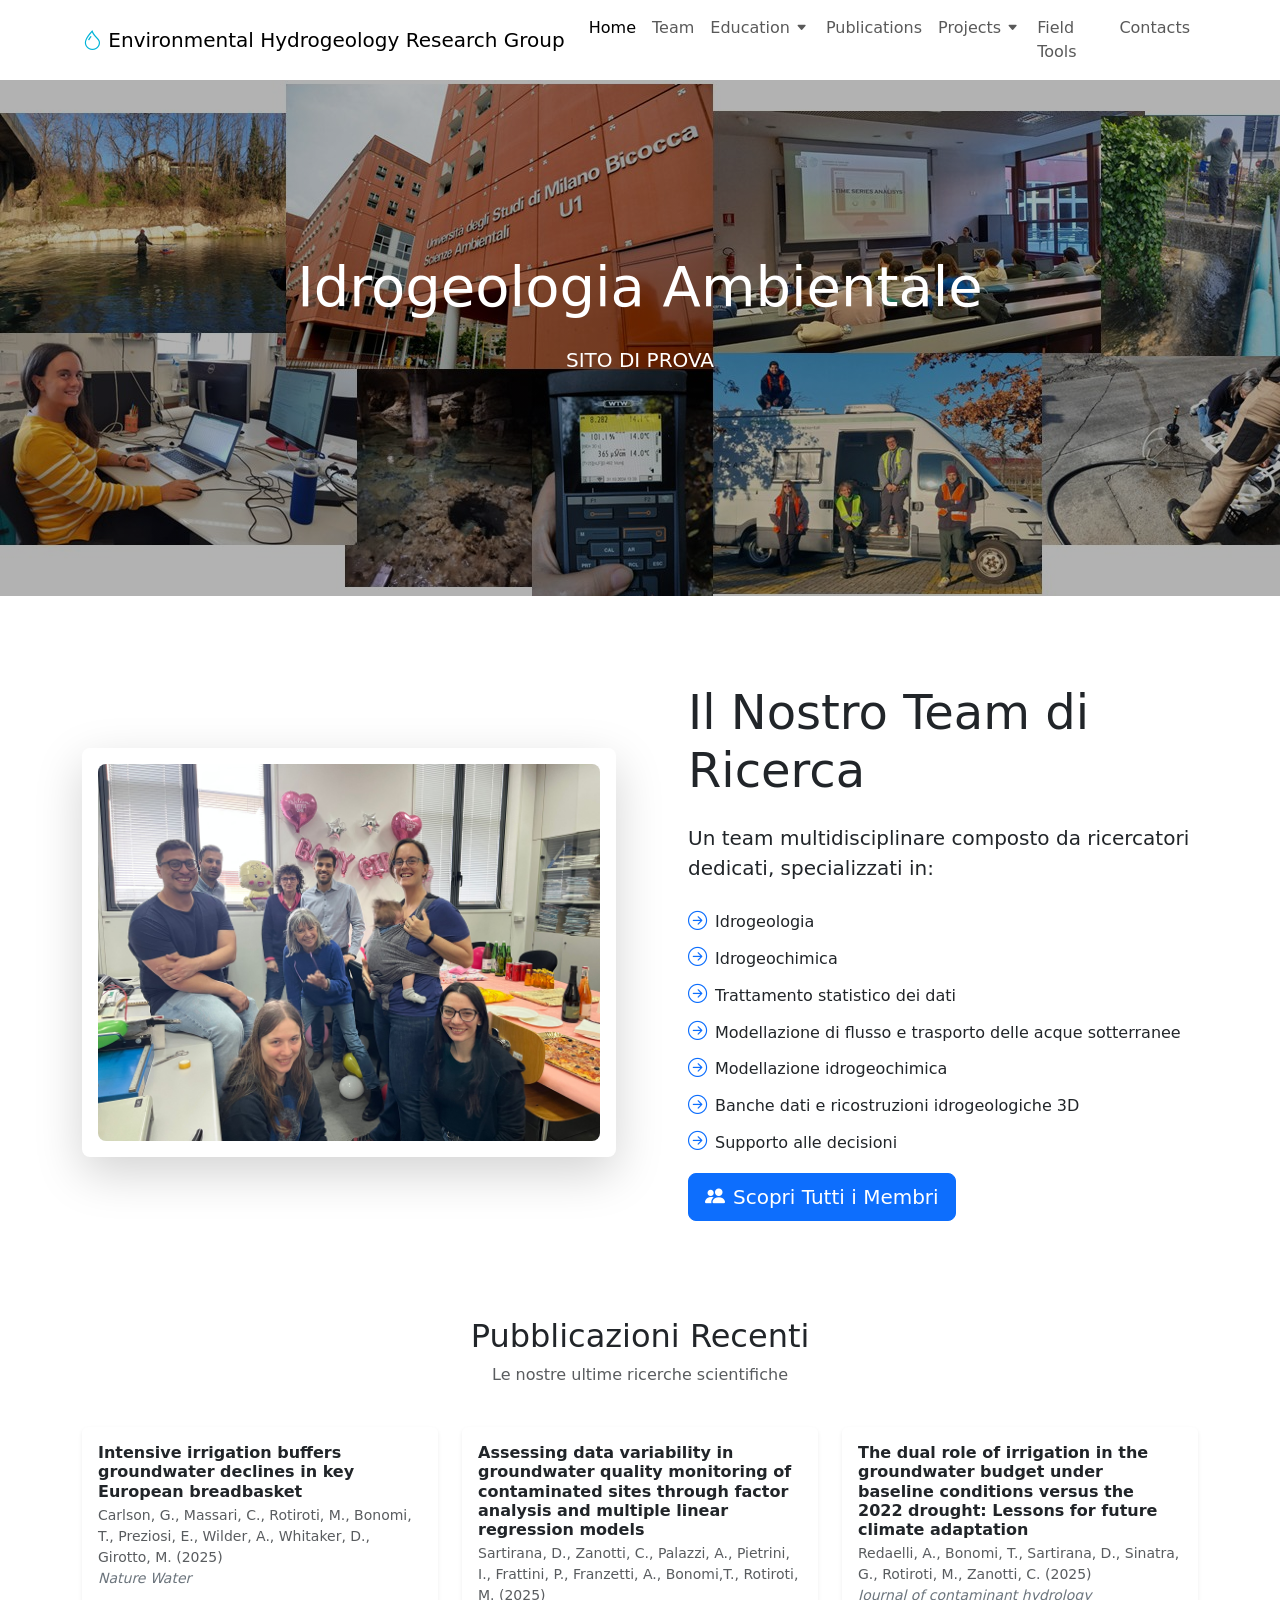
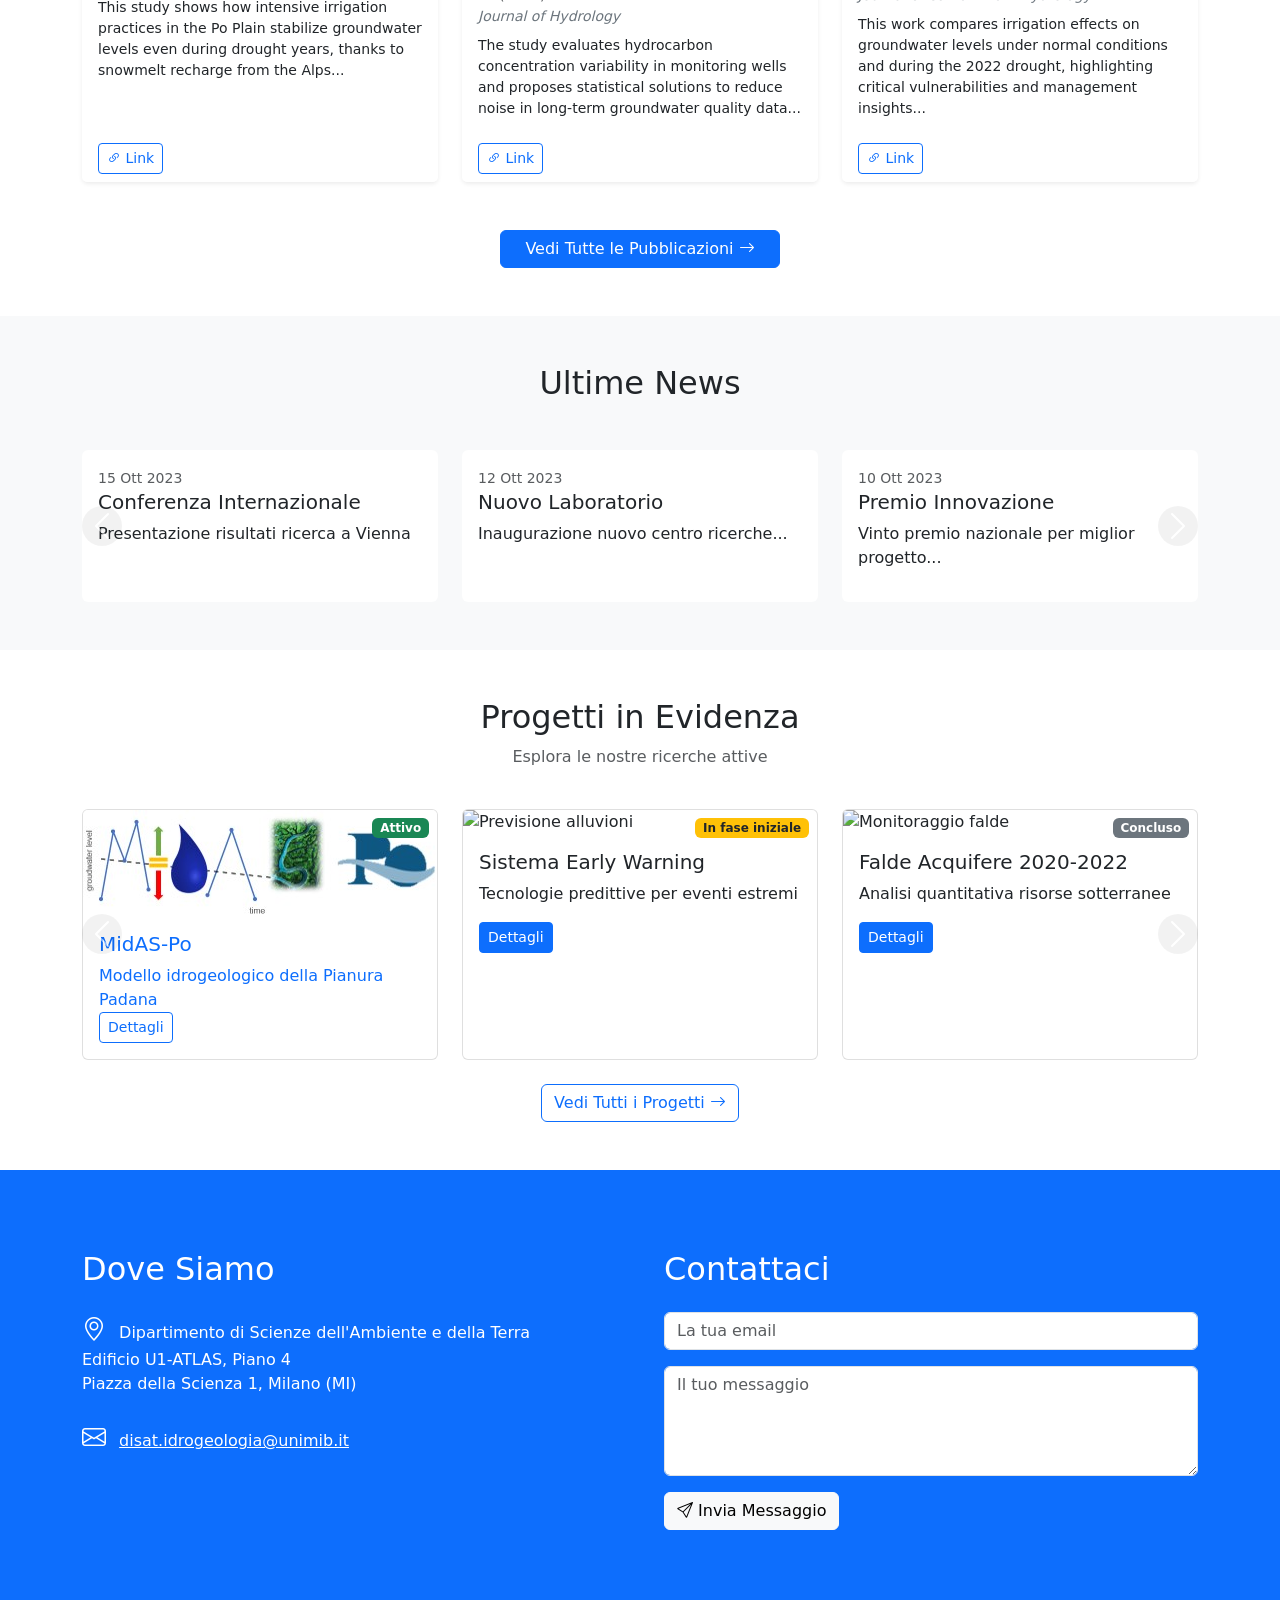
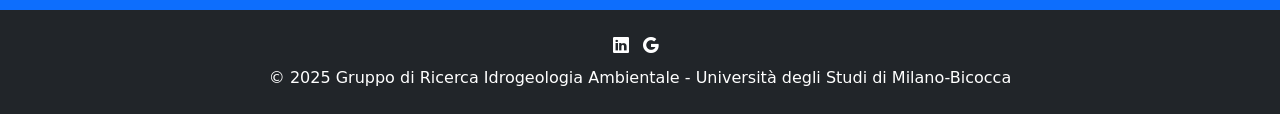
==== index.html @ 5ce66b9c "Update index.html with the latest content" ====
<!DOCTYPE html>
<html lang="it">
    
<head>
    <meta charset="UTF-8">
    <meta name="viewport" content="width=device-width, initial-scale=1">
    <title> Gruppo di Ricerca di Idrogeologia Ambientale - Università degli Studi di Milano-Bicocca </title>
    
    <!-- Bootstrap CSS -->
    <link href="https://cdn.jsdelivr.net/npm/bootstrap@5.3.0/dist/css/bootstrap.min.css" rel="stylesheet">
    
    <!-- Bootstrap Icons -->
    <link rel="stylesheet" href="https://cdn.jsdelivr.net/npm/bootstrap-icons@1.10.0/font/bootstrap-icons.css">

    <!-- Custom CSS -->
    <style>
.hero-section {
    position: relative;
    height: 60vh; /* Ridotto da 100vh a 60vh */
    min-height: 400px; /* Ridotto da 600px */
    background: linear-gradient(rgba(0, 0, 0, 0.3), rgba(0, 0, 0, 0.3)),
                url('image/logo/collage.jpg') center/cover; /* Rimosso 'fixed' */
    display: flex;
    align-items: center;
    margin-top: 56px;
    margin-bottom: 40px; /* Aggiunto spazio sotto */
}

/* Aggiungi media query per dispositivi mobili */
@media (max-width: 768px) {
    .hero-section {
        height: 50vh;
        min-height: 300px;
        background-attachment: scroll; /* Scroll normale su mobile */
    }
}

        /* Sezioni Generiche */
        section {
            padding: 80px 0;
        }

        /* Responsive Mobile */
        @media (max-width: 768px) {
            .hero-section {
                background-attachment: scroll;
                height: 70vh;
            }
            
            .display-4 {
                font-size: 2.5rem;
            }
        }
        /* Impostazione del background della sezione gruppo a bianco */
        #gruppo {
    background: #ffffff;
}

#gruppo .list-unstyled i {
    font-size: 1.2rem;
}

@media (max-width: 992px) {
    #gruppo {
        background: #ffffff; /* Mantieni bianco anche su mobile */
    }
    
    .ps-lg-4 {
        padding-left: 0 !important;
        text-align: center;
    }
    
    #gruppo ul {
        text-align: left;
    }
}
            .news-card {
        transition: transform 0.3s ease;
        border: none;
        background: rgba(255, 255, 255, 0.9);
    }

    .news-card:hover {
        transform: translateY(-5px);
        box-shadow: 0 5px 15px rgba(0,0,0,0.1);
    }

    .carousel-control-prev,
    .carousel-control-next {
        width: 5%;
        background: rgba(0,0,0,0.2);
    }

    @media (max-width: 768px) {
        .carousel-inner .row {
            flex-wrap: nowrap;
            overflow-x: auto;
        }
        
        .col-lg-4 {
            flex: 0 0 100%;
            max-width: 100%;
        }
    }
        .project-card {
    transition: transform 0.3s ease, box-shadow 0.3s ease;
    border: 1px solid rgba(0,0,0,0.125);
}

.project-card:hover {
    transform: translateY(-5px);
    box-shadow: 0 10px 20px rgba(0,0,0,0.1);
}

.carousel-control-prev,
.carousel-control-next {
    background-color: rgba(0,0,0,0.1);
    width: 40px;
    height: 40px;
    border-radius: 50%;
    top: 50%;
    transform: translateY(-50%);
}

@media (max-width: 768px) {
    .carousel-inner .row {
        flex-wrap: nowrap;
        overflow-x: auto;
    }
    
    .col-lg-4 {
        flex: 0 0 100%;
        max-width: 100%;
    }
    
    .carousel-control-prev,
    .carousel-control-next {
        display: none;
    }
}      
.navbar-nav .nav-item.dropdown:hover .dropdown-menu {
    display: block;
}

.navbar-nav .nav-item.dropdown:hover .nav-link {
   /* Puoi aggiungere stili specifici per il link Education al hover se lo desideri */
}
        .navbar-nav .nav-item.dropdown > .nav-link .bi {
    transform: scale(0.7);
    display: inline-block;
}

.dropdown-menu[aria-labelledby="navbarDropdownMenuLink"] {
    margin-top: 0; /* Evita il "salto" visivo */
}
    </style>
</head>
 
<body data-bs-spy="scroll" data-bs-target="#main-nav">

    <!-- Navbar -->
    <nav id="main-nav" class="navbar navbar-expand-lg navbar-light bg-white fixed-top">
        <div class="container">
            <a class="navbar-brand" href="#">
              <i class="bi bi-droplet animate-pulse" style="color: #00b4d8; font-size: 1.25rem;"></i> Environmental Hydrogeology Research Group
            </a>
            <button class="navbar-toggler" type="button" data-bs-toggle="collapse" data-bs-target="#navbarNav">
                <span class="navbar-toggler-icon"></span>
            </button>
            <div class="collapse navbar-collapse" id="navbarNav">
                 <ul class="navbar-nav ms-auto">
                 <li class="nav-item"><a class="nav-link active" href="#home">Home</a></li>
                 <li class="nav-item"><a class="nav-link active" href="team.html">Team</a></li>
                    <li class="nav-item dropdown">
                        <a class="nav-link active d-flex align-items-center" href="education.html" id="navbarDropdownMenuLink">
                            Education
                            <i class="bi bi-caret-down-fill ms-1"></i> </a>
                        <ul class="dropdown-menu" aria-labelledby="navbarDropdownMenuLink">
                            <li><a class="dropdown-item" href="education.html#teaching">Teaching</a></li>
                            <li><a class="dropdown-item" href="education.html#phdThesis">PhD Thesis</a></li>
                            <li><a class="dropdown-item" href="education.html#masterThesis">Master Thesis</a></li>
                            <li><a class="dropdown-item" href="education.html#bachelorThesis">Bachelor Thesis</a></li>
                            <li><a class="dropdown-item" href="education.html#courses">Courses</a></li>
                        </ul>
                    </li>
                     <li class="nav-item"><a class="nav-link active" href="pubblicazioni.html">Publications</a></li>
                          <li class="nav-item dropdown">
                        <a class="nav-link active d-flex align-items-center" href="progetti.html?filter=tutti" id="navbarDropdownMenuLink">
                            Projects
                            <i class="bi bi-caret-down-fill ms-1"></i> </a>
                        <ul class="dropdown-menu" aria-labelledby="navbarDropdownMenuLink">
                             <li><a class="dropdown-item" href="progetti.html?filter=attivi">Active</a></li>
                             <li><a class="dropdown-item" href="progetti.html?filter=conclusi">Concluded</a></li>
                        </ul>
                    </li>
                    <li class="nav-item"><a class="nav-link active" href="fieldkit.html">Field Tools</a></li>
                    <li class="nav-item"><a class="nav-link active" href="#contatti">Contacts</a></li>
                </ul>
            </div>
        </div>
    </nav>

    <!-- Hero Section -->
    <section id="home" class="hero-section">
        <div class="hero-overlay"></div>
        <div class="container h-100">
            <div class="row h-100 align-items-center">
                <div class="col-12 text-center text-white">
                    <h1 class="display-4 mb-4">Idrogeologia Ambientale</h1>
                    <p class="lead mb-4">SITO DI PROVA</p>
                </div>
            </div>
        </div>
    </section>
    
<!-- Sezione Gruppo -->
<section id="gruppo" class="py-5">
    <div class="container">
        <div class="row align-items-center g-5">
            <!-- Foto di Gruppo (Sinistra) -->
                <div class="col-lg-6">
                    <div class="p-3 rounded-3 shadow-lg">
                        <img src="image/team/foto-gruppo.jpg" 
                             alt="Il nostro gruppo di ricerca" 
                             class="img-fluid rounded-3"
                             loading="lazy">
                    </div>
                </div>
            
            <!-- Descrizione e Pulsante (Destra) -->
            <div class="col-lg-6">
                <div class="ps-lg-4">
                    <h2 class="display-5 mb-4">Il Nostro Team di Ricerca</h2>
                    <p class="lead mb-4">
                        Un team multidisciplinare composto da ricercatori dedicati, specializzati in:
                    </p>
                    <ul class="list-unstyled mb-3">
                        <li class="mb-2"><i class="bi bi-arrow-right-circle text-primary me-2"></i>Idrogeologia</li>
                        <li class="mb-2"><i class="bi bi-arrow-right-circle text-primary me-2"></i>Idrogeochimica</li>
                        <li class="mb-2"><i class="bi bi-arrow-right-circle text-primary me-2"></i>Trattamento statistico dei dati</li>
                        <li class="mb-2"><i class="bi bi-arrow-right-circle text-primary me-2"></i>Modellazione di flusso e trasporto delle acque sotterranee</li>
                        <li class="mb-2"><i class="bi bi-arrow-right-circle text-primary me-2"></i>Modellazione idrogeochimica</li>
                        <li class="mb-2"><i class="bi bi-arrow-right-circle text-primary me-2"></i>Banche dati e ricostruzioni idrogeologiche 3D</li>
                        <li class="mb-2"><i class="bi bi-arrow-right-circle text-primary me-2"></i>Supporto alle decisioni</li>
                    </ul>
                    <div class="d-grid gap-2 d-md-block">
                        <a href="team.html" class="btn btn-primary btn-lg">
                            <i class="bi bi-people-fill me-2"></i>Scopri Tutti i Membri
                        </a>
                    </div>
                </div>
            </div>
        </div>
    </div>
</section>

<!-- Sezione Pubblicazioni -->
<section id="pubblicazioni-recenti" class="py-5">
  <div class="container">
    <div class="row mb-4">
      <div class="col text-center">
                <h2 class="text-center">Pubblicazioni Recenti</h2>
                <p class="text-center text-muted">Le nostre ultime ricerche scientifiche</p>
            </div>
        </div>

        <!-- Lista Pubblicazioni -->
    <div id="recent-publications" class="row row-cols-1 row-cols-md-2 row-cols-lg-3 g-4">
      <!-- Le card verranno inserite qui dinamicamente -->
    </div>

    <!-- Pulsante per tutte le pubblicazioni -->
    <div class="row mt-5">
      <div class="col text-center">
        <a href="pubblicazioni.html" class="btn btn-primary px-4">
          Vedi Tutte le Pubblicazioni <i class="bi bi-arrow-right"></i>
        </a>
      </div>
    </div>
  </div>
</section>

<!-- Sezione News -->
<section id="news" class="bg-light py-5">
    <div class="container">
        <h2 class="text-center mb-5">Ultime News</h2>
        
        <!-- Carosello -->
        <div id="newsCarousel" class="carousel slide" data-bs-ride="carousel">
            <div class="carousel-inner">
                
                <!-- Slide 1 (Active) -->
                <div class="carousel-item active">
                    <div class="row g-4">
                        <!-- News 1 -->
                        <div class="col-lg-4">
                            <div class="card news-card h-100">
                                <div class="card-body">
                                    <small class="text-muted">15 Ott 2023</small>
                                    <h5>Conferenza Internazionale</h5>
                                    <p>Presentazione risultati ricerca a Vienna</p>
                                </div>
                            </div>
                        </div>

                        <!-- News 2 -->
                        <div class="col-lg-4">
                            <div class="card news-card h-100">
                                <div class="card-body">
                                    <small class="text-muted">12 Ott 2023</small>
                                    <h5>Nuovo Laboratorio</h5>
                                    <p>Inaugurazione nuovo centro ricerche...</p>
                                </div>
                            </div>
                        </div>

                        <!-- News 3 -->
                        <div class="col-lg-4">
                            <div class="card news-card h-100">
                                <div class="card-body">
                                    <small class="text-muted">10 Ott 2023</small>
                                    <h5>Premio Innovazione</h5>
                                    <p>Vinto premio nazionale per miglior progetto...</p>
                                </div>
                            </div>
                        </div>
                    </div>
                </div>

                <!-- Slide 2 -->
                <div class="carousel-item">
                    <div class="row g-4">
                        <!-- Aggiungi altre 3 news -->
                    </div>
                </div>

            </div>

            <!-- Controlli Carosello -->
            <button class="carousel-control-prev" type="button" data-bs-target="#newsCarousel" data-bs-slide="prev">
                <span class="carousel-control-prev-icon"></span>
            </button>
            <button class="carousel-control-next" type="button" data-bs-target="#newsCarousel" data-bs-slide="next">
                <span class="carousel-control-next-icon"></span>
            </button>
        </div>
    </div>
</section>

    <!-- Sezione Progetti in Carosello -->
<section id="progetti-home" class="py-5 bg-white">
    <div class="container">
        <div class="row mb-4">
            <div class="col">
                <h2 class="text-center">Progetti in Evidenza</h2>
                <p class="text-center text-muted">Esplora le nostre ricerche attive</p>
            </div>
        </div>

        <!-- Carosello Progetti -->
        <div id="projectsCarousel" class="carousel slide" data-bs-ride="carousel">
            <div class="carousel-inner">
                
                <!-- Slide 1 (Active) -->
                <div class="carousel-item active">
                    <div class="row g-4">
                        <!-- Progetto 1 -->
                        <div class="col-lg-4">
                            <a href="progetti/progetti.html" class="text-decoration-none">
                                <div class="card project-card h-100">
                                    <div class="position-relative">
                                        <img src="image/logo/midaspo.jpg" class="card-img-top" alt="Gestione acqua urbana">
                                        <span class="position-absolute top-0 end-0 m-2 badge bg-success">Attivo</span>
                                    </div>
                                    <div class="card-body">
                                        <h5 class="card-title">MidAS-Po</h5>
                                        <p class="card-text">Modello idrogeologico della Pianura Padana</p>
                                        <a href="https://www.adbpo.it/la-tutela-delle-acque-parte-dalla-conoscenza-avvio-del-progetto-midas-po/" class="btn btn-sm btn-outline-primary">Dettagli</a>
                                    </div>
                                </div>
                            </a>
                        </div>

                        <!-- Progetto 2 -->
                        <div class="col-lg-4">
                            <a href="progetti/progetto-2.html" class="text-decoration-none">
                                <div class="card project-card h-100">
                                    <div class="position-relative">
                                        <img src="images/progetti/alluvioni.jpg" class="card-img-top" alt="Previsione alluvioni">
                                        <span class="position-absolute top-0 end-0 m-2 badge bg-warning text-dark">In fase iniziale</span>
                                    </div>
                                    <div class="card-body">
                                        <h5 class="card-title">Sistema Early Warning</h5>
                                        <p class="card-text">Tecnologie predittive per eventi estremi</p>
                                        <div class="btn btn-sm btn-primary">Dettagli</div>
                                    </div>
                                </div>
                            </a>
                        </div>

                        <!-- Progetto 3 -->
                        <div class="col-lg-4">
                            <a href="progetti/progetto-3.html" class="text-decoration-none">
                                <div class="card project-card h-100">
                                    <div class="position-relative">
                                        <img src="images/progetti/falde.jpg" class="card-img-top" alt="Monitoraggio falde">
                                        <span class="position-absolute top-0 end-0 m-2 badge bg-secondary">Concluso</span>
                                    </div>
                                    <div class="card-body">
                                        <h5 class="card-title">Falde Acquifere 2020-2022</h5>
                                        <p class="card-text">Analisi quantitativa risorse sotterranee</p>
                                        <div class="btn btn-sm btn-primary">Dettagli</div>
                                    </div>
                                </div>
                            </a>
                        </div>
                    </div>
                </div>

                <!-- Slide 2 -->
                <div class="carousel-item">
                    <div class="row g-4">
                        <!-- Aggiungi altri 3 progetti -->
                    </div>
                </div>
            </div>

            <!-- Controlli -->
            <button class="carousel-control-prev" type="button" data-bs-target="#projectsCarousel" data-bs-slide="prev">
                <span class="carousel-control-prev-icon"></span>
            </button>
            <button class="carousel-control-next" type="button" data-bs-target="#projectsCarousel" data-bs-slide="next">
                <span class="carousel-control-next-icon"></span>
            </button>
        </div>

        <!-- Pulsante Vedi Tutti -->
        <div class="row mt-4">
            <div class="col text-center">
                <a href="progetti.html" class="btn btn-outline-primary">
                    Vedi Tutti i Progetti <i class="bi bi-arrow-right"></i>
                </a>
            </div>
        </div>
    </div>
</section>


    <!-- Contatti Section -->
    <section id="contatti" class="bg-primary text-white">
        <div class="container">
            <div class="row g-5">
                <div class="col-md-6">
                    <h2 class="mb-4">Dove Siamo</h2>
                    <div class="mb-4">
                        <p>
                            <i class="bi bi-geo-alt fs-4 me-2"></i>
                            Dipartimento di Scienze dell'Ambiente e della Terra<br>
                            Edificio U1-ATLAS, Piano 4<br>
                            Piazza della Scienza 1, Milano (MI)
                        </p>
                    </div>
                    <div class="mb-4">
                        <p>
                            <i class="bi bi-envelope fs-4 me-2"></i>
                            <a href="mailto:disat.idrogeologia@unimib.it" class="text-white">disat.idrogeologia@unimib.it</a>
                        </p>
                    </div>
                </div>
                
                <div class="col-md-6">
                    <h2 class="mb-4">Contattaci</h2>
                    <form action="https://formspree.io/f/YOUR_FORM_ID" method="POST">
                        <div class="mb-3">
                            <input type="email" class="form-control" name="email" placeholder="La tua email" required>
                        </div>
                        <div class="mb-3">
                            <textarea class="form-control" rows="4" name="message" placeholder="Il tuo messaggio" required></textarea>
                        </div>
                        <button type="submit" class="btn btn-light">
                            <i class="bi bi-send"></i> Invia Messaggio
                        </button>
                    </form>
                </div>
            </div>
        </div>
    </section>

    <!-- Footer -->
    <footer class="bg-dark text-white py-4">
        <div class="container text-center">
            <div class="mb-2">
                <a href="#" class="text-white me-2"><i class="bi bi-linkedin"></i></a>
                <a href="https://www.disat.unimib.it/it/ricerca/laboratori-e-strumentazioni/laboratorio-idrogeologia-ambientale" class="text-white me-2"><i class="bi bi-google"></i></a>
            </div>
            <p class="mb-0">&copy; 2025 Gruppo di Ricerca Idrogeologia Ambientale - Università degli Studi di Milano-Bicocca</p>
        </div>
    </footer>
    <script>
fetch('pubblicazioni.json')
  .then(response => response.json())
  .then(data => {
    const container = document.getElementById('recent-publications');

    // Prendi le prime 3 pubblicazioni (supponendo che siano già ordinate per data decrescente)
    const recent = data.slice(0, 3);

    recent.forEach(pub => {
      const card = document.createElement('div');
      card.className = 'col';

      card.innerHTML = `
        <div class="card h-100 shadow-sm border-0">
          <div class="card-body">
            <h6 class="card-title fw-semibold">${pub.titolo}</h6>
            <p class="card-subtitle text-muted small">${pub.autori}</p>
            <p class="text-secondary fst-italic small mb-2">${pub.rivista}</p>
            <p class="card-text small">${pub.abstract_short}</p>
          </div>
          <div class="card-footer bg-white border-0">
            <a href="${pub.link}" target="_blank" class="btn btn-sm btn-outline-primary">
              <i class="bi bi-link-45deg"></i> Link
            </a>
          </div>
        </div>
      `;

      container.appendChild(card);
    });
  })
  .catch(error => {
    console.error('Errore nel caricamento delle pubblicazioni:', error);
  });
</script>

    <!-- Bootstrap JS -->
    <script src="https://cdn.jsdelivr.net/npm/bootstrap@5.3.0/dist/js/bootstrap.bundle.min.js"></script>

</body>
</html>
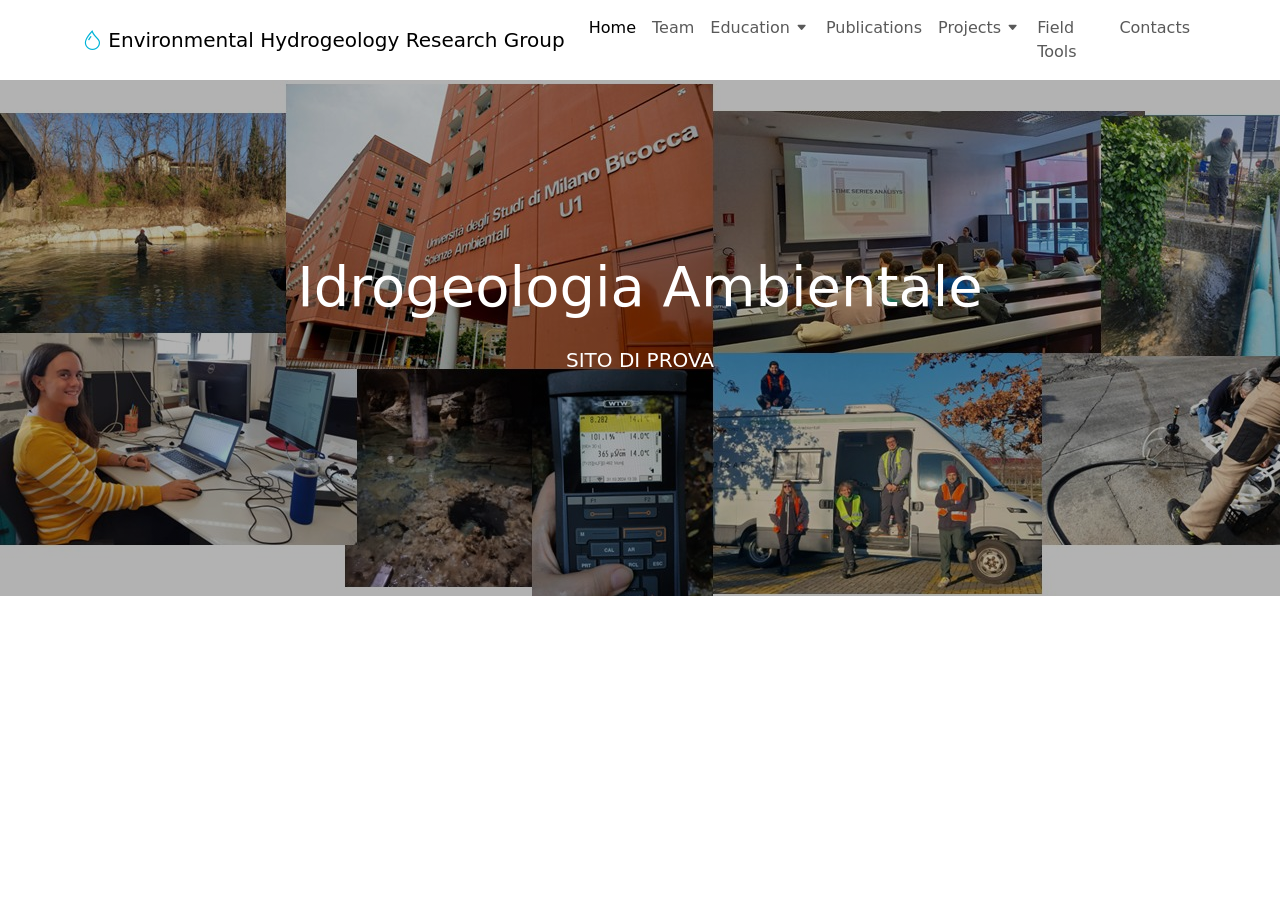
==== commit 2f57c037: "Update index.html with corrected navbar hrefs and active classes." ====
--- a/index.html
+++ b/index.html
@@ -26,15 +26,6 @@
     margin-bottom: 40px; /* Aggiunto spazio sotto */
 }
 
-/* Aggiungi media query per dispositivi mobili */
-@media (max-width: 768px) {
-    .hero-section {
-        height: 50vh;
-        min-height: 300px;
-        background-attachment: scroll; /* Scroll normale su mobile */
-    }
-}
-
         /* Sezioni Generiche */
         section {
             padding: 80px 0;
@@ -161,7 +152,7 @@
     <!-- Navbar -->
     <nav id="main-nav" class="navbar navbar-expand-lg navbar-light bg-white fixed-top">
         <div class="container">
-            <a class="navbar-brand" href="#">
+            <a class="navbar-brand" href="index.html">
               <i class="bi bi-droplet animate-pulse" style="color: #00b4d8; font-size: 1.25rem;"></i> Environmental Hydrogeology Research Group
             </a>
             <button class="navbar-toggler" type="button" data-bs-toggle="collapse" data-bs-target="#navbarNav">
@@ -169,10 +160,10 @@
             </button>
             <div class="collapse navbar-collapse" id="navbarNav">
                  <ul class="navbar-nav ms-auto">
-                 <li class="nav-item"><a class="nav-link active" href="#home">Home</a></li>
-                 <li class="nav-item"><a class="nav-link active" href="team.html">Team</a></li>
+                 <li class="nav-item"><a class="nav-link active" href="index.html">Home</a></li>
+                 <li class="nav-item"><a class="nav-link" href="team.html">Team</a></li>
                     <li class="nav-item dropdown">
-                        <a class="nav-link active d-flex align-items-center" href="education.html" id="navbarDropdownMenuLink">
+                        <a class="nav-link d-flex align-items-center" href="education.html" id="navbarDropdownMenuLink">
                             Education
                             <i class="bi bi-caret-down-fill ms-1"></i> </a>
                         <ul class="dropdown-menu" aria-labelledby="navbarDropdownMenuLink">
@@ -183,9 +174,9 @@
                             <li><a class="dropdown-item" href="education.html#courses">Courses</a></li>
                         </ul>
                     </li>
-                     <li class="nav-item"><a class="nav-link active" href="pubblicazioni.html">Publications</a></li>
+                     <li class="nav-item"><a class="nav-link" href="pubblicazioni.html">Publications</a></li>
                           <li class="nav-item dropdown">
-                        <a class="nav-link active d-flex align-items-center" href="progetti.html?filter=tutti" id="navbarDropdownMenuLink">
+                        <a class="nav-link d-flex align-items-center" href="progetti.html?filter=tutti" id="navbarDropdownMenuLink">
                             Projects
                             <i class="bi bi-caret-down-fill ms-1"></i> </a>
                         <ul class="dropdown-menu" aria-labelledby="navbarDropdownMenuLink">
@@ -193,8 +184,8 @@
                              <li><a class="dropdown-item" href="progetti.html?filter=conclusi">Concluded</a></li>
                         </ul>
                     </li>
-                    <li class="nav-item"><a class="nav-link active" href="fieldkit.html">Field Tools</a></li>
-                    <li class="nav-item"><a class="nav-link active" href="#contatti">Contacts</a></li>
+                    <li class="nav-item"><a class="nav-link" href="fieldkit.html">Field Tools</a></li>
+                    <li class="nav-item"><a class="nav-link" href="#contatti">Contacts</a></li>
                 </ul>
             </div>
         </div>
@@ -212,329 +203,8 @@
             </div>
         </div>
     </section>
-    
-<!-- Sezione Gruppo -->
-<section id="gruppo" class="py-5">
-    <div class="container">
-        <div class="row align-items-center g-5">
-            <!-- Foto di Gruppo (Sinistra) -->
-                <div class="col-lg-6">
-                    <div class="p-3 rounded-3 shadow-lg">
-                        <img src="image/team/foto-gruppo.jpg" 
-                             alt="Il nostro gruppo di ricerca" 
-                             class="img-fluid rounded-3"
-                             loading="lazy">
-                    </div>
-                </div>
-            
-            <!-- Descrizione e Pulsante (Destra) -->
-            <div class="col-lg-6">
-                <div class="ps-lg-4">
-                    <h2 class="display-5 mb-4">Il Nostro Team di Ricerca</h2>
-                    <p class="lead mb-4">
-                        Un team multidisciplinare composto da ricercatori dedicati, specializzati in:
-                    </p>
-                    <ul class="list-unstyled mb-3">
-                        <li class="mb-2"><i class="bi bi-arrow-right-circle text-primary me-2"></i>Idrogeologia</li>
-                        <li class="mb-2"><i class="bi bi-arrow-right-circle text-primary me-2"></i>Idrogeochimica</li>
-                        <li class="mb-2"><i class="bi bi-arrow-right-circle text-primary me-2"></i>Trattamento statistico dei dati</li>
-                        <li class="mb-2"><i class="bi bi-arrow-right-circle text-primary me-2"></i>Modellazione di flusso e trasporto delle acque sotterranee</li>
-                        <li class="mb-2"><i class="bi bi-arrow-right-circle text-primary me-2"></i>Modellazione idrogeochimica</li>
-                        <li class="mb-2"><i class="bi bi-arrow-right-circle text-primary me-2"></i>Banche dati e ricostruzioni idrogeologiche 3D</li>
-                        <li class="mb-2"><i class="bi bi-arrow-right-circle text-primary me-2"></i>Supporto alle decisioni</li>
-                    </ul>
-                    <div class="d-grid gap-2 d-md-block">
-                        <a href="team.html" class="btn btn-primary btn-lg">
-                            <i class="bi bi-people-fill me-2"></i>Scopri Tutti i Membri
-                        </a>
-                    </div>
-                </div>
-            </div>
-        </div>
-    </div>
-</section>
-
-<!-- Sezione Pubblicazioni -->
-<section id="pubblicazioni-recenti" class="py-5">
-  <div class="container">
-    <div class="row mb-4">
-      <div class="col text-center">
-                <h2 class="text-center">Pubblicazioni Recenti</h2>
-                <p class="text-center text-muted">Le nostre ultime ricerche scientifiche</p>
-            </div>
-        </div>
-
-        <!-- Lista Pubblicazioni -->
-    <div id="recent-publications" class="row row-cols-1 row-cols-md-2 row-cols-lg-3 g-4">
-      <!-- Le card verranno inserite qui dinamicamente -->
-    </div>
-
-    <!-- Pulsante per tutte le pubblicazioni -->
-    <div class="row mt-5">
-      <div class="col text-center">
-        <a href="pubblicazioni.html" class="btn btn-primary px-4">
-          Vedi Tutte le Pubblicazioni <i class="bi bi-arrow-right"></i>
-        </a>
-      </div>
-    </div>
-  </div>
-</section>
-
-<!-- Sezione News -->
-<section id="news" class="bg-light py-5">
-    <div class="container">
-        <h2 class="text-center mb-5">Ultime News</h2>
-        
-        <!-- Carosello -->
-        <div id="newsCarousel" class="carousel slide" data-bs-ride="carousel">
-            <div class="carousel-inner">
-                
-                <!-- Slide 1 (Active) -->
-                <div class="carousel-item active">
-                    <div class="row g-4">
-                        <!-- News 1 -->
-                        <div class="col-lg-4">
-                            <div class="card news-card h-100">
-                                <div class="card-body">
-                                    <small class="text-muted">15 Ott 2023</small>
-                                    <h5>Conferenza Internazionale</h5>
-                                    <p>Presentazione risultati ricerca a Vienna</p>
-                                </div>
-                            </div>
-                        </div>
-
-                        <!-- News 2 -->
-                        <div class="col-lg-4">
-                            <div class="card news-card h-100">
-                                <div class="card-body">
-                                    <small class="text-muted">12 Ott 2023</small>
-                                    <h5>Nuovo Laboratorio</h5>
-                                    <p>Inaugurazione nuovo centro ricerche...</p>
-                                </div>
-                            </div>
-                        </div>
-
-                        <!-- News 3 -->
-                        <div class="col-lg-4">
-                            <div class="card news-card h-100">
-                                <div class="card-body">
-                                    <small class="text-muted">10 Ott 2023</small>
-                                    <h5>Premio Innovazione</h5>
-                                    <p>Vinto premio nazionale per miglior progetto...</p>
-                                </div>
-                            </div>
-                        </div>
-                    </div>
-                </div>
-
-                <!-- Slide 2 -->
-                <div class="carousel-item">
-                    <div class="row g-4">
-                        <!-- Aggiungi altre 3 news -->
-                    </div>
-                </div>
-
-            </div>
-
-            <!-- Controlli Carosello -->
-            <button class="carousel-control-prev" type="button" data-bs-target="#newsCarousel" data-bs-slide="prev">
-                <span class="carousel-control-prev-icon"></span>
-            </button>
-            <button class="carousel-control-next" type="button" data-bs-target="#newsCarousel" data-bs-slide="next">
-                <span class="carousel-control-next-icon"></span>
-            </button>
-        </div>
-    </div>
-</section>
-
-    <!-- Sezione Progetti in Carosello -->
-<section id="progetti-home" class="py-5 bg-white">
-    <div class="container">
-        <div class="row mb-4">
-            <div class="col">
-                <h2 class="text-center">Progetti in Evidenza</h2>
-                <p class="text-center text-muted">Esplora le nostre ricerche attive</p>
-            </div>
-        </div>
-
-        <!-- Carosello Progetti -->
-        <div id="projectsCarousel" class="carousel slide" data-bs-ride="carousel">
-            <div class="carousel-inner">
-                
-                <!-- Slide 1 (Active) -->
-                <div class="carousel-item active">
-                    <div class="row g-4">
-                        <!-- Progetto 1 -->
-                        <div class="col-lg-4">
-                            <a href="progetti/progetti.html" class="text-decoration-none">
-                                <div class="card project-card h-100">
-                                    <div class="position-relative">
-                                        <img src="image/logo/midaspo.jpg" class="card-img-top" alt="Gestione acqua urbana">
-                                        <span class="position-absolute top-0 end-0 m-2 badge bg-success">Attivo</span>
-                                    </div>
-                                    <div class="card-body">
-                                        <h5 class="card-title">MidAS-Po</h5>
-                                        <p class="card-text">Modello idrogeologico della Pianura Padana</p>
-                                        <a href="https://www.adbpo.it/la-tutela-delle-acque-parte-dalla-conoscenza-avvio-del-progetto-midas-po/" class="btn btn-sm btn-outline-primary">Dettagli</a>
-                                    </div>
-                                </div>
-                            </a>
-                        </div>
-
-                        <!-- Progetto 2 -->
-                        <div class="col-lg-4">
-                            <a href="progetti/progetto-2.html" class="text-decoration-none">
-                                <div class="card project-card h-100">
-                                    <div class="position-relative">
-                                        <img src="images/progetti/alluvioni.jpg" class="card-img-top" alt="Previsione alluvioni">
-                                        <span class="position-absolute top-0 end-0 m-2 badge bg-warning text-dark">In fase iniziale</span>
-                                    </div>
-                                    <div class="card-body">
-                                        <h5 class="card-title">Sistema Early Warning</h5>
-                                        <p class="card-text">Tecnologie predittive per eventi estremi</p>
-                                        <div class="btn btn-sm btn-primary">Dettagli</div>
-                                    </div>
-                                </div>
-                            </a>
-                        </div>
-
-                        <!-- Progetto 3 -->
-                        <div class="col-lg-4">
-                            <a href="progetti/progetto-3.html" class="text-decoration-none">
-                                <div class="card project-card h-100">
-                                    <div class="position-relative">
-                                        <img src="images/progetti/falde.jpg" class="card-img-top" alt="Monitoraggio falde">
-                                        <span class="position-absolute top-0 end-0 m-2 badge bg-secondary">Concluso</span>
-                                    </div>
-                                    <div class="card-body">
-                                        <h5 class="card-title">Falde Acquifere 2020-2022</h5>
-                                        <p class="card-text">Analisi quantitativa risorse sotterranee</p>
-                                        <div class="btn btn-sm btn-primary">Dettagli</div>
-                                    </div>
-                                </div>
-                            </a>
-                        </div>
-                    </div>
-                </div>
-
-                <!-- Slide 2 -->
-                <div class="carousel-item">
-                    <div class="row g-4">
-                        <!-- Aggiungi altri 3 progetti -->
-                    </div>
-                </div>
-            </div>
-
-            <!-- Controlli -->
-            <button class="carousel-control-prev" type="button" data-bs-target="#projectsCarousel" data-bs-slide="prev">
-                <span class="carousel-control-prev-icon"></span>
-            </button>
-            <button class="carousel-control-next" type="button" data-bs-target="#projectsCarousel" data-bs-slide="next">
-                <span class="carousel-control-next-icon"></span>
-            </button>
-        </div>
-
-        <!-- Pulsante Vedi Tutti -->
-        <div class="row mt-4">
-            <div class="col text-center">
-                <a href="progetti.html" class="btn btn-outline-primary">
-                    Vedi Tutti i Progetti <i class="bi bi-arrow-right"></i>
-                </a>
-            </div>
-        </div>
-    </div>
-</section>
-
-
-    <!-- Contatti Section -->
-    <section id="contatti" class="bg-primary text-white">
-        <div class="container">
-            <div class="row g-5">
-                <div class="col-md-6">
-                    <h2 class="mb-4">Dove Siamo</h2>
-                    <div class="mb-4">
-                        <p>
-                            <i class="bi bi-geo-alt fs-4 me-2"></i>
-                            Dipartimento di Scienze dell'Ambiente e della Terra<br>
-                            Edificio U1-ATLAS, Piano 4<br>
-                            Piazza della Scienza 1, Milano (MI)
-                        </p>
-                    </div>
-                    <div class="mb-4">
-                        <p>
-                            <i class="bi bi-envelope fs-4 me-2"></i>
-                            <a href="mailto:disat.idrogeologia@unimib.it" class="text-white">disat.idrogeologia@unimib.it</a>
-                        </p>
-                    </div>
-                </div>
-                
-                <div class="col-md-6">
-                    <h2 class="mb-4">Contattaci</h2>
-                    <form action="https://formspree.io/f/YOUR_FORM_ID" method="POST">
-                        <div class="mb-3">
-                            <input type="email" class="form-control" name="email" placeholder="La tua email" required>
-                        </div>
-                        <div class="mb-3">
-                            <textarea class="form-control" rows="4" name="message" placeholder="Il tuo messaggio" required></textarea>
-                        </div>
-                        <button type="submit" class="btn btn-light">
-                            <i class="bi bi-send"></i> Invia Messaggio
-                        </button>
-                    </form>
-                </div>
-            </div>
-        </div>
-    </section>
-
-    <!-- Footer -->
-    <footer class="bg-dark text-white py-4">
-        <div class="container text-center">
-            <div class="mb-2">
-                <a href="#" class="text-white me-2"><i class="bi bi-linkedin"></i></a>
-                <a href="https://www.disat.unimib.it/it/ricerca/laboratori-e-strumentazioni/laboratorio-idrogeologia-ambientale" class="text-white me-2"><i class="bi bi-google"></i></a>
-            </div>
-            <p class="mb-0">&copy; 2025 Gruppo di Ricerca Idrogeologia Ambientale - Università degli Studi di Milano-Bicocca</p>
-        </div>
-    </footer>
-    <script>
-fetch('pubblicazioni.json')
-  .then(response => response.json())
-  .then(data => {
-    const container = document.getElementById('recent-publications');
-
-    // Prendi le prime 3 pubblicazioni (supponendo che siano già ordinate per data decrescente)
-    const recent = data.slice(0, 3);
-
-    recent.forEach(pub => {
-      const card = document.createElement('div');
-      card.className = 'col';
-
-      card.innerHTML = `
-        <div class="card h-100 shadow-sm border-0">
-          <div class="card-body">
-            <h6 class="card-title fw-semibold">${pub.titolo}</h6>
-            <p class="card-subtitle text-muted small">${pub.autori}</p>
-            <p class="text-secondary fst-italic small mb-2">${pub.rivista}</p>
-            <p class="card-text small">${pub.abstract_short}</p>
-          </div>
-          <div class="card-footer bg-white border-0">
-            <a href="${pub.link}" target="_blank" class="btn btn-sm btn-outline-primary">
-              <i class="bi bi-link-45deg"></i> Link
-            </a>
-          </div>
-        </div>
-      `;
-
-      container.appendChild(card);
-    });
-  })
-  .catch(error => {
-    console.error('Errore nel caricamento delle pubblicazioni:', error);
-  });
-</script>
-
-    <!-- Bootstrap JS -->
-    <script src="https://cdn.jsdelivr.net/npm/bootstrap@5.3.0/dist/js/bootstrap.bundle.min.js"></script>
+
+<!-- rest of file unchanged... -->
 
 </body>
 </html>
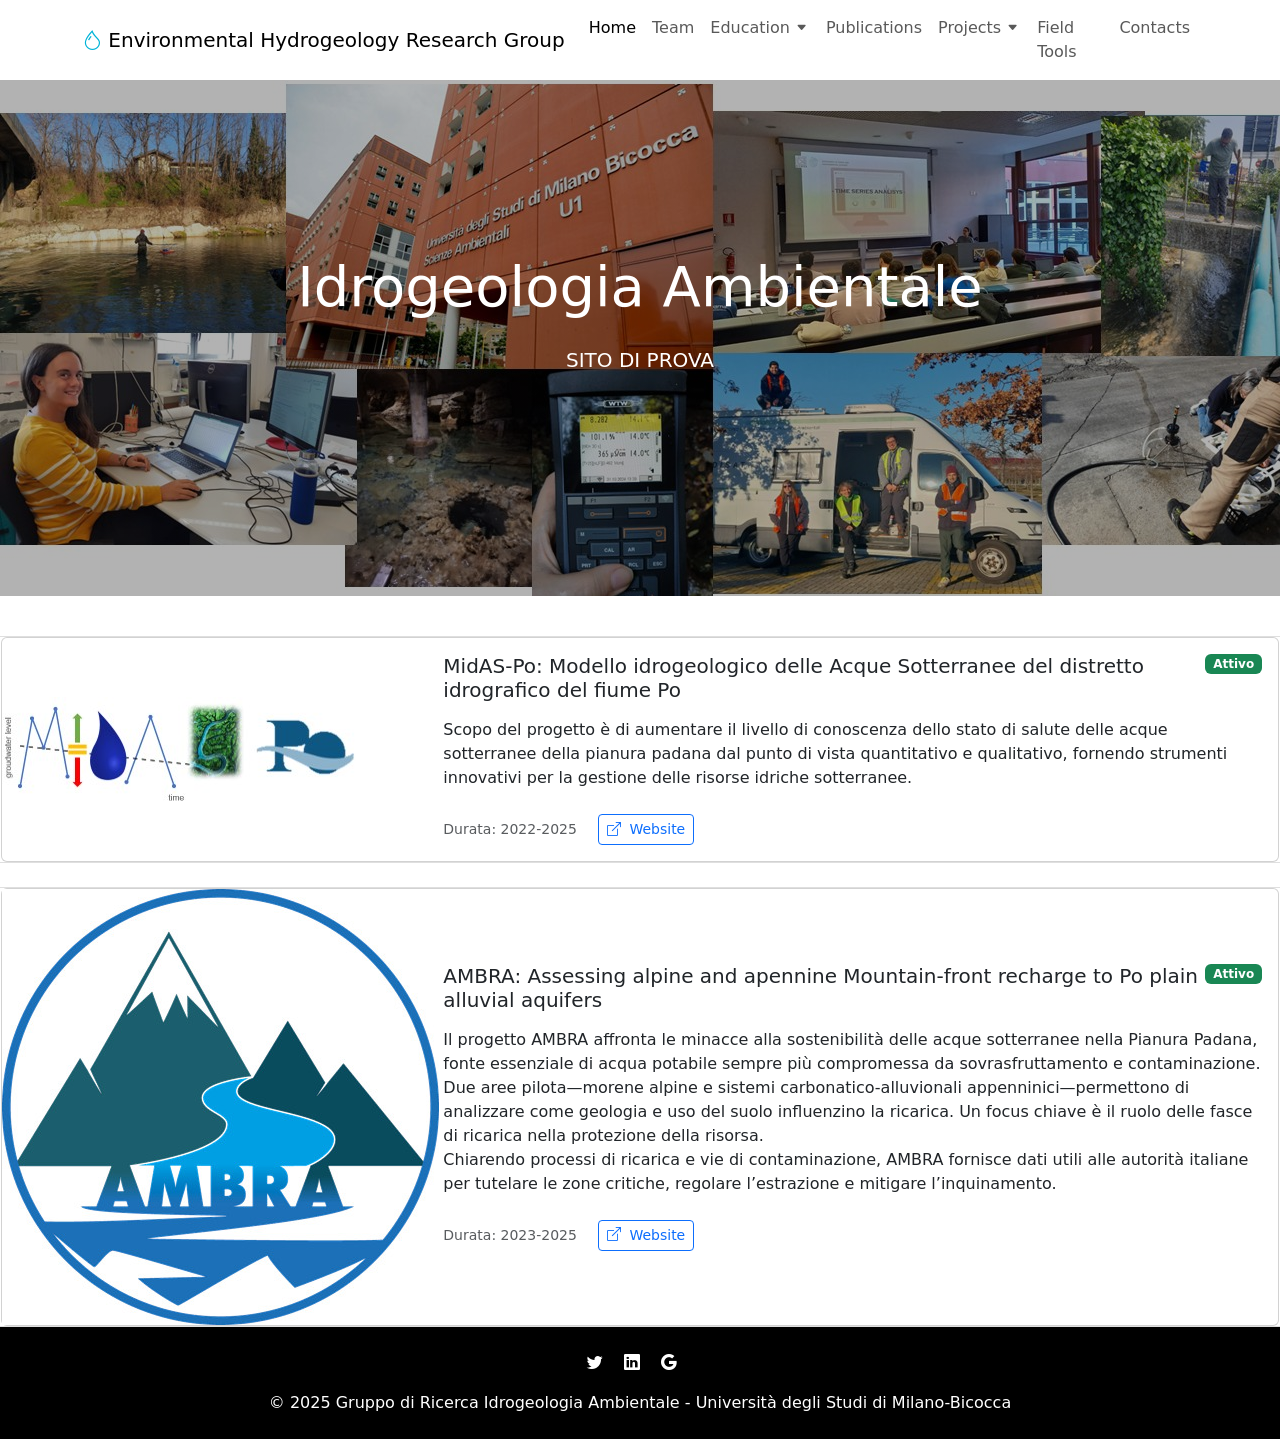
==== commit 47fcea48: "core index back" ====
--- a/index.html
+++ b/index.html
@@ -204,7 +204,153 @@
         </div>
     </section>
 
-<!-- rest of file unchanged... -->
+   <!-- Lista Progetti -->
+        <div class="row g-4" id="projectsGrid">
+            <!-- Progetto 1 - Attivo -->
+            <div class="col-12 project-card" data-status="attivi">
+                <div class="card h-100">
+                    <div class="row g-0 align-items-center">
+                        <div class="col-md-4">
+                            <div class="project-logo-wrapper">
+                                <img src="image/logo/midaspo.jpg" alt="Logo MidAS-Po" class="project-logo">
+                            </div>
+                        </div>
+                        <div class="col-md-8">
+                            <div class="card-body">
+                                <span class="badge bg-success float-end">Attivo</span>
+                                <h5 class="card-title mb-3">MidAS-Po: Modello idrogeologico delle Acque Sotterranee del distretto idrografico del fiume Po</h5>
+                                <p class="card-text">Scopo del progetto è di aumentare il livello di conoscenza dello stato di salute delle acque sotterranee della pianura padana dal punto di vista quantitativo e qualitativo, fornendo strumenti innovativi per la gestione delle risorse idriche sotterranee.</p>
+                                <div class="mt-4">
+                                    <span class="text-muted small">Durata: 2022-2025</span>
+                                    <a href="https://www.adbpo.it/la-tutela-delle-acque-parte-dalla-conoscenza-avvio-del-progetto-midas-po/" target="_blank" class="btn btn-outline-primary btn-sm ms-3">
+                                        <i class="bi bi-box-arrow-up-right me-1"></i> Website
+                                    </a>
+                                </div>
+                            </div>
+                        </div>
+                    </div>
+                </div>
+            </div>
+
+            <!-- Progetto 2 - Attivo -->
+            <div class="col-12 project-card" data-status="attivi">
+                <div class="card h-100">
+                    <div class="row g-0 align-items-center">
+                        <div class="col-md-4">
+                            <div class="project-logo-wrapper">
+                                <img src="image/logo/ambra.jpg" alt="Logo AMBRA" class="project-logo">
+                            </div>
+                        </div>
+                        <div class="col-md-8">
+                            <div class="card-body">
+                                <span class="badge bg-success float-end">Attivo</span>
+                                <h5 class="card-title mb-3">AMBRA: Assessing alpine and apennine Mountain-front recharge to Po plain alluvial aquifers</h5>
+                                <p class="card-text">
+                                    Il progetto AMBRA affronta le minacce alla sostenibilità delle acque sotterranee nella Pianura Padana, fonte essenziale di acqua potabile sempre più compromessa da sovrasfruttamento e contaminazione.<br>
+                                    Due aree pilota—morene alpine e sistemi carbonatico-alluvionali appenninici—permettono di analizzare come geologia e uso del suolo influenzino la ricarica. Un focus chiave è il ruolo delle fasce di ricarica nella protezione della risorsa.<br>
+                                    Chiarendo processi di ricarica e vie di contaminazione, AMBRA fornisce dati utili alle autorità italiane per tutelare le zone critiche, regolare l’estrazione e mitigare l’inquinamento.
+                                </p>
+                                <div class="mt-4">
+                                    <span class="text-muted small">Durata: 2023-2025</span>
+                                    <a href="https://sites.google.com/unimib.it/ambra/home-page?authuser=0" target="_blank" class="btn btn-outline-primary btn-sm ms-3">
+                                        <i class="bi bi-box-arrow-up-right me-1"></i> Website
+                                    </a>
+                                </div>
+                            </div>
+                        </div>
+                    </div>
+                </div>
+            </div>
+        <!-- rest of file unchanged... -->
+
+            <!-- Esempio di progetto concluso (aggiungi altri progetti duplicando lo schema) -->
+            <!--
+            <div class="col-12 project-card" data-status="conclusi">
+                <div class="card h-100">
+                    <div class="row g-0 align-items-center">
+                        <div class="col-md-4">
+                            <div class="project-logo-wrapper">
+                                <img src="image/logo/esempio.jpg" alt="Logo Progetto Esempio" class="project-logo">
+                            </div>
+                        </div>
+                        <div class="col-md-8">
+                            <div class="card-body">
+                                <span class="badge bg-secondary float-end">Concluso</span>
+                                <h5 class="card-title mb-3">Nome Progetto Concluso</h5>
+                                <p class="card-text">Descrizione sintetica del progetto concluso.</p>
+                                <div class="mt-4">
+                                    <span class="text-muted small">Durata: 2020-2022</span>
+                                    <a href="#" target="_blank" class="btn btn-outline-primary btn-sm ms-3">
+                                        <i class="bi bi-box-arrow-up-right me-1"></i> Website
+                                    </a>
+                                </div>
+                            </div>
+                        </div>
+                    </div>
+                </div>
+            </div>
+            -->
+        </div>
+    </main>
+
+    <!-- Footer -->
+    <footer class="bg-black text-white py-4">
+        <div class="container text-center">
+            <div class="mb-3">
+                <a href="#" class="text-white me-3"><i class="bi bi-twitter"></i></a>
+                <a href="#" class="text-white me-3"><i class="bi bi-linkedin"></i></a>
+                <a href="#" class="text-white me-3"><i class="bi bi-google"></i></a>
+            </div>
+            <p class="mb-0">&copy; 2025 Gruppo di Ricerca Idrogeologia Ambientale - Università degli Studi di Milano-Bicocca</p>
+        </div>
+    </footer>
+
+    <!-- Bootstrap JS -->
+    <script src="https://cdn.jsdelivr.net/npm/bootstrap@5.3.0/dist/js/bootstrap.bundle.min.js"></script>
+
+    <!-- Script di filtro -->
+    <script>
+    document.addEventListener('DOMContentLoaded', function() {
+        const urlParams = new URLSearchParams(window.location.search)
+        const filter = urlParams.get('filter') || 'tutti'
+        const titles = {
+            'attivi': 'Progetti Attivi in Corso',
+            'conclusi': 'Progetti Conclusi',
+            'tutti': 'Tutti i Progetti di Ricerca'
+        };
+
+        // Aggiorna titolo
+        document.getElementById('dynamicTitle').textContent = titles[filter];
+
+        // Gestione filtri
+        document.querySelectorAll('.filter-btn').forEach(btn => {
+            btn.classList.toggle('active', btn.dataset.filter === filter);
+
+            btn.addEventListener('click', function(e) {
+                e.preventDefault();
+                const newFilter = this.dataset.filter;
+                window.history.replaceState({}, '', `?filter=${newFilter}`);
+                updateProjects(newFilter);
+            });
+        });
+
+        function updateProjects(selectedFilter) {
+            document.getElementById('dynamicTitle').textContent = titles[selectedFilter];
+
+            document.querySelectorAll('.filter-btn').forEach(btn => {
+                btn.classList.toggle('active', btn.dataset.filter === selectedFilter);
+            });
+
+            document.querySelectorAll('.project-card').forEach(card => {
+                const shouldShow = selectedFilter === 'tutti' || card.dataset.status === selectedFilter;
+                card.classList.toggle('hidden', !shouldShow);
+            });
+        }
+
+        // Inizializzazione
+        updateProjects(filter);
+    });
+    </script>
 
 </body>
-</html>+</html>
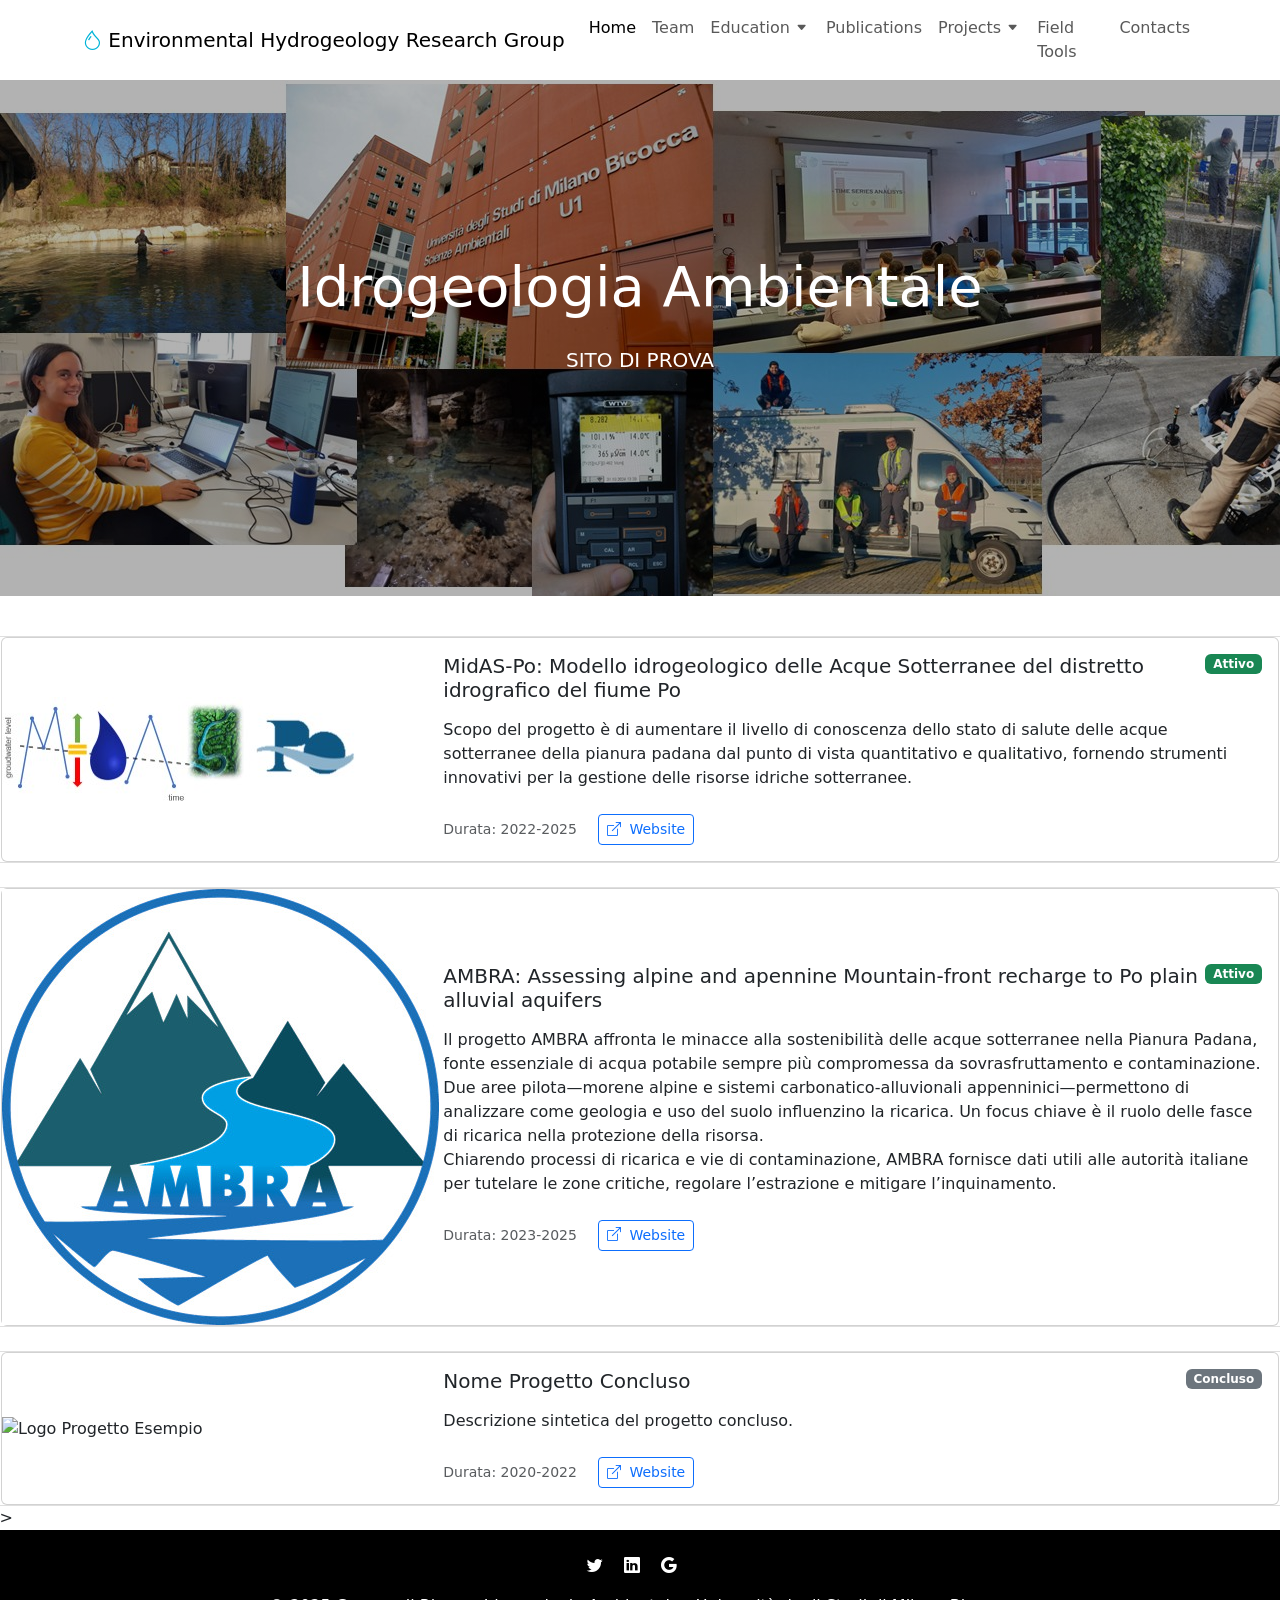
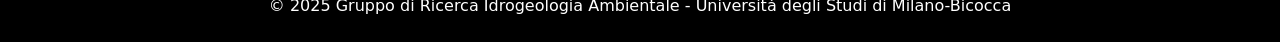
==== commit 997486d5: "Remove commented project example from index.html Removed commented-out project example section." ====
--- a/index.html
+++ b/index.html
@@ -261,10 +261,6 @@
                     </div>
                 </div>
             </div>
-        <!-- rest of file unchanged... -->
-
-            <!-- Esempio di progetto concluso (aggiungi altri progetti duplicando lo schema) -->
-            <!--
             <div class="col-12 project-card" data-status="conclusi">
                 <div class="card h-100">
                     <div class="row g-0 align-items-center">
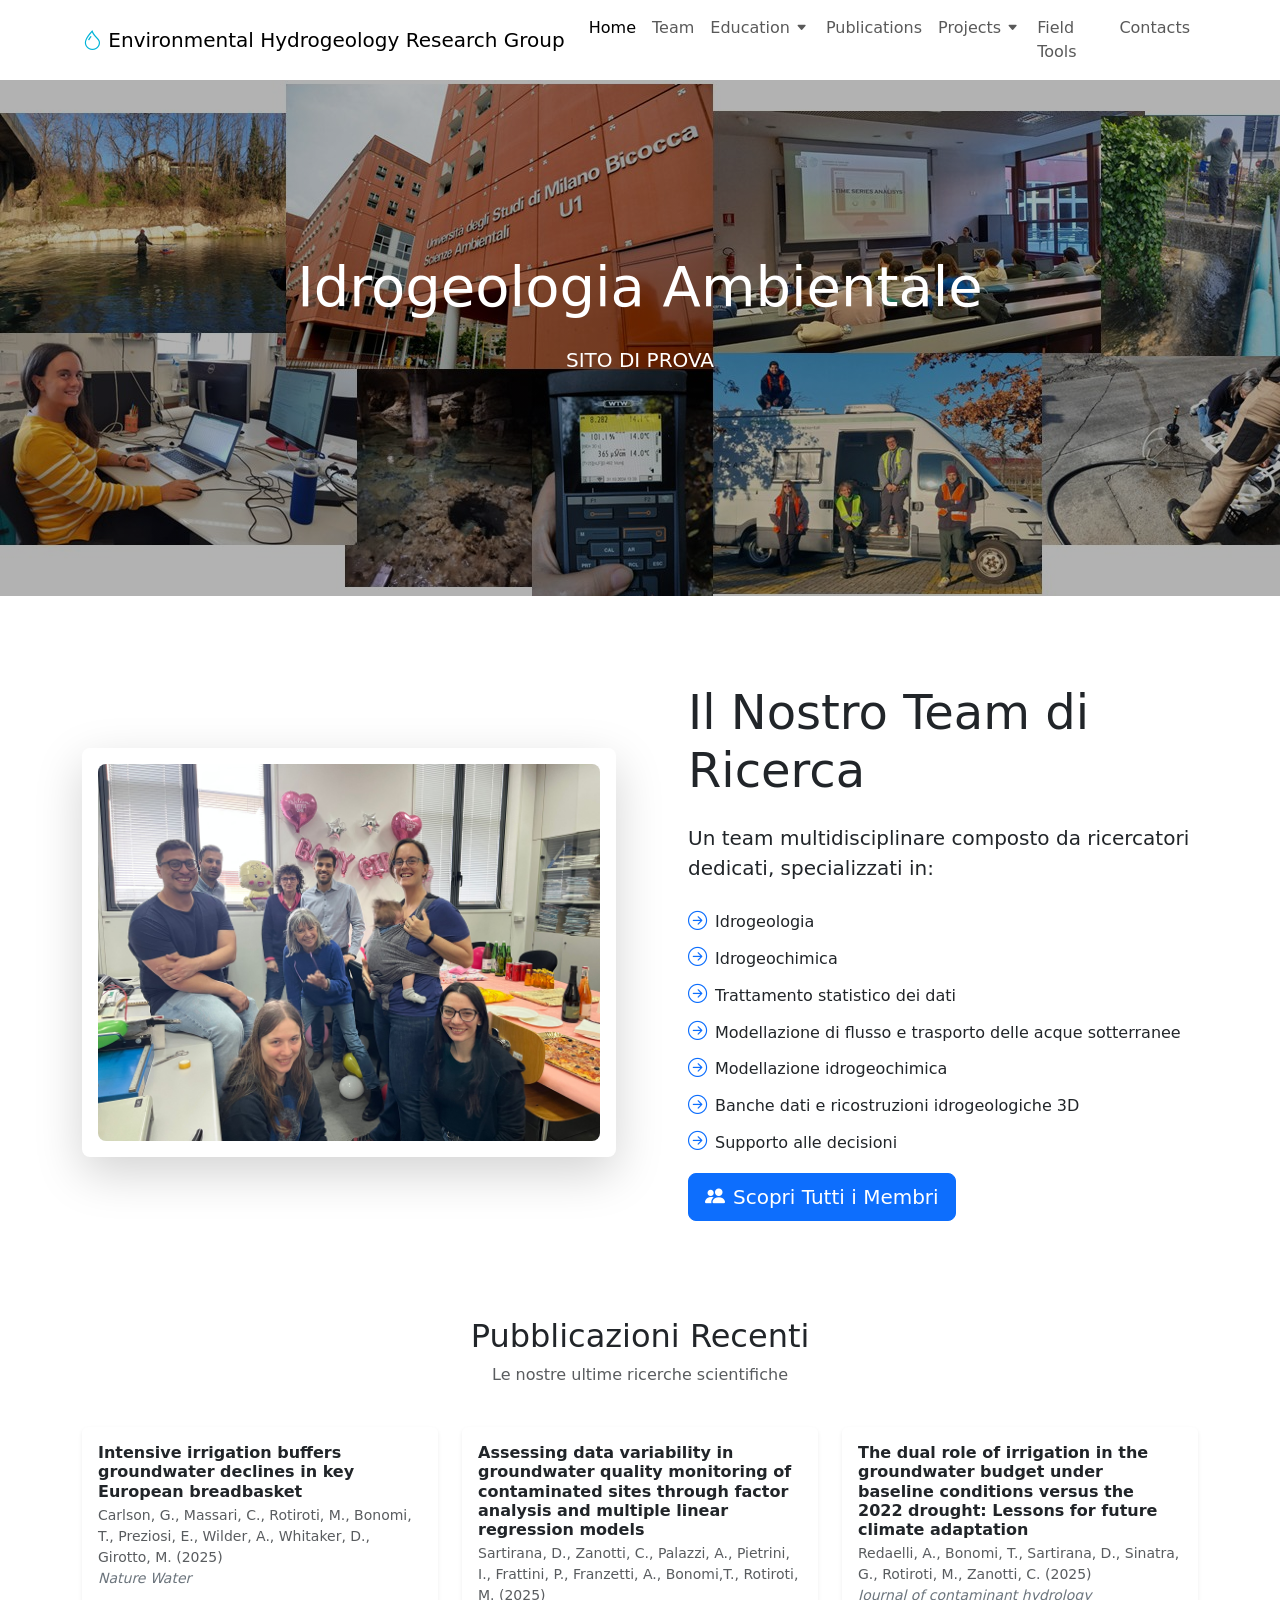
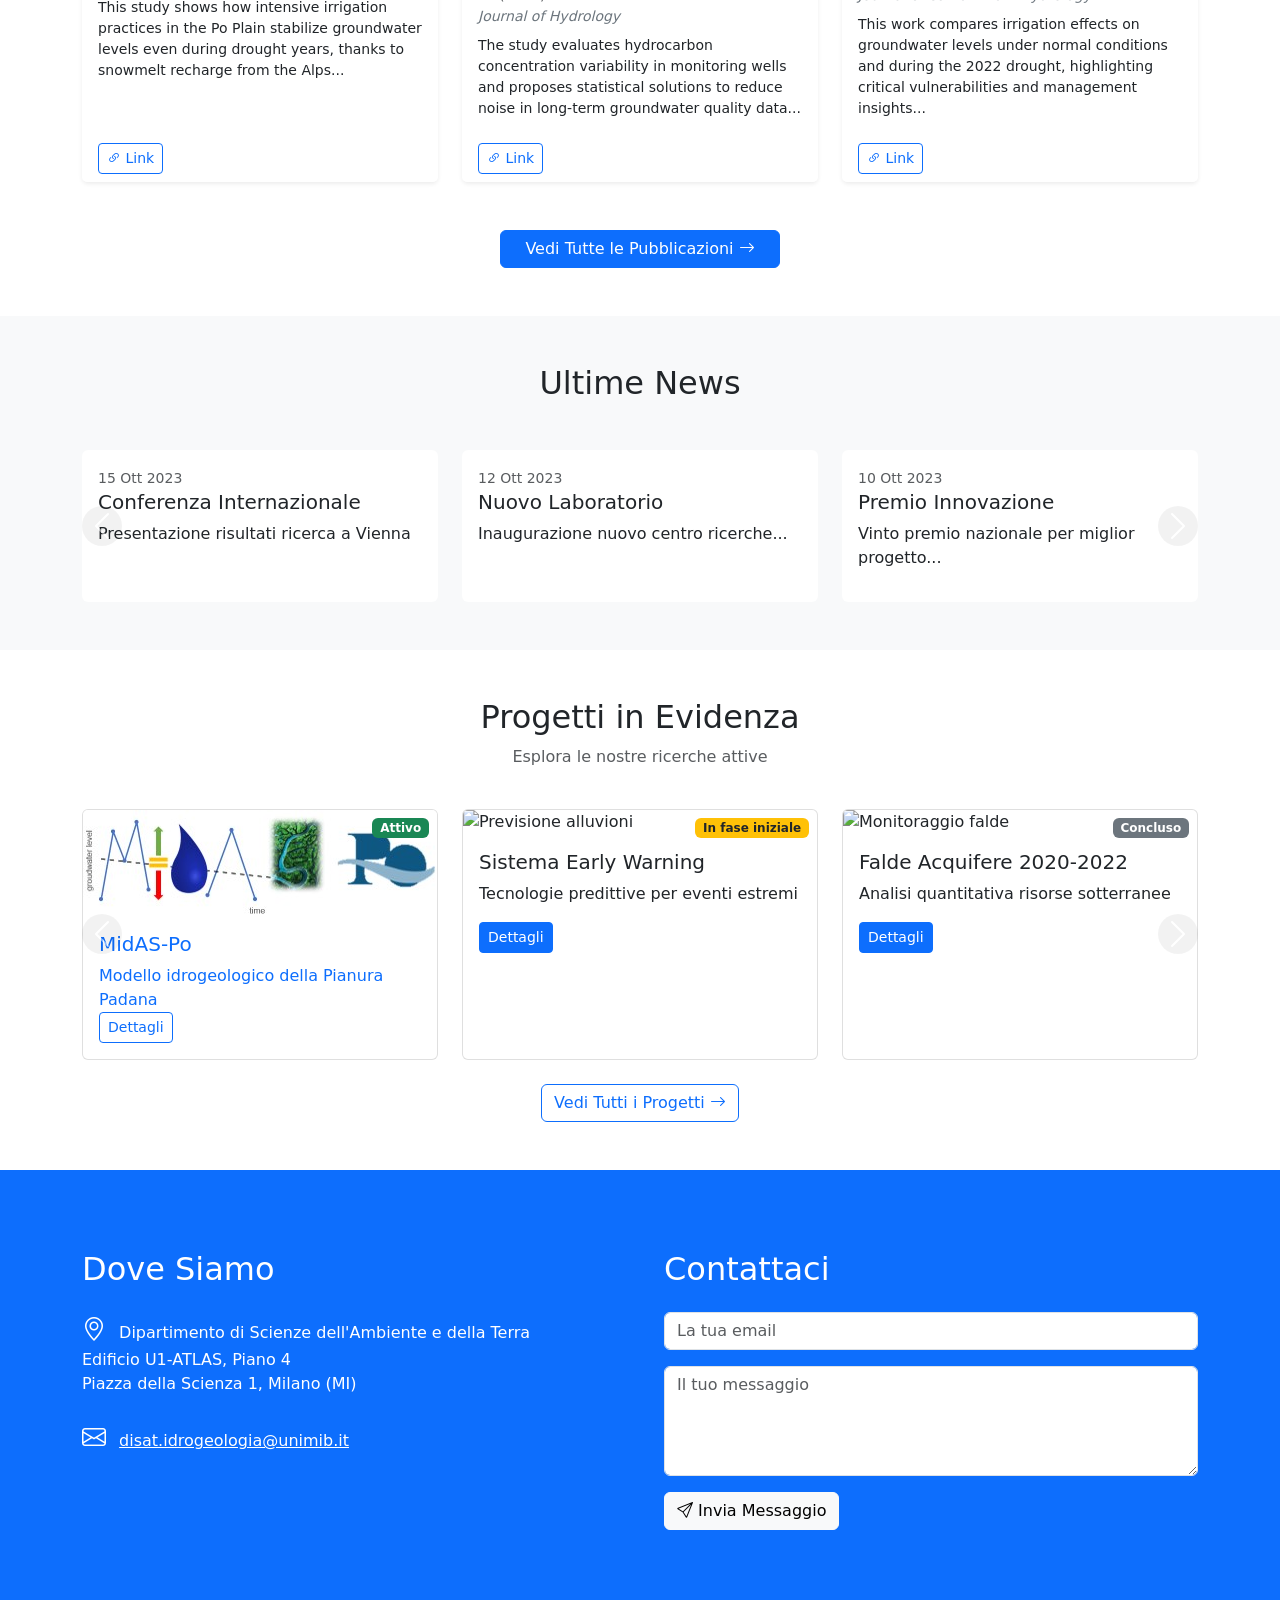
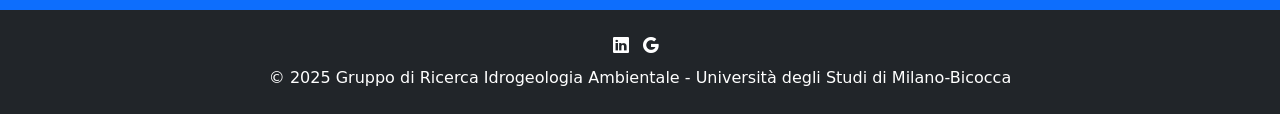
==== commit 17a13f0f: "Enhance index.html with mobile styles and new sections Added media query for mobile devices, updated" ====
--- a/index.html
+++ b/index.html
@@ -24,6 +24,15 @@
     align-items: center;
     margin-top: 56px;
     margin-bottom: 40px; /* Aggiunto spazio sotto */
+}
+
+/* Aggiungi media query per dispositivi mobili */
+@media (max-width: 768px) {
+    .hero-section {
+        height: 50vh;
+        min-height: 300px;
+        background-attachment: scroll; /* Scroll normale su mobile */
+    }
 }
 
         /* Sezioni Generiche */
@@ -152,7 +161,7 @@
     <!-- Navbar -->
     <nav id="main-nav" class="navbar navbar-expand-lg navbar-light bg-white fixed-top">
         <div class="container">
-            <a class="navbar-brand" href="index.html">
+            <a class="navbar-brand" href="#">
               <i class="bi bi-droplet animate-pulse" style="color: #00b4d8; font-size: 1.25rem;"></i> Environmental Hydrogeology Research Group
             </a>
             <button class="navbar-toggler" type="button" data-bs-toggle="collapse" data-bs-target="#navbarNav">
@@ -160,10 +169,10 @@
             </button>
             <div class="collapse navbar-collapse" id="navbarNav">
                  <ul class="navbar-nav ms-auto">
-                 <li class="nav-item"><a class="nav-link active" href="index.html">Home</a></li>
-                 <li class="nav-item"><a class="nav-link" href="team.html">Team</a></li>
+                 <li class="nav-item"><a class="nav-link active" href="#home">Home</a></li>
+                 <li class="nav-item"><a class="nav-link active" href="team.html">Team</a></li>
                     <li class="nav-item dropdown">
-                        <a class="nav-link d-flex align-items-center" href="education.html" id="navbarDropdownMenuLink">
+                        <a class="nav-link active d-flex align-items-center" href="education.html" id="navbarDropdownMenuLink">
                             Education
                             <i class="bi bi-caret-down-fill ms-1"></i> </a>
                         <ul class="dropdown-menu" aria-labelledby="navbarDropdownMenuLink">
@@ -174,9 +183,9 @@
                             <li><a class="dropdown-item" href="education.html#courses">Courses</a></li>
                         </ul>
                     </li>
-                     <li class="nav-item"><a class="nav-link" href="pubblicazioni.html">Publications</a></li>
+                     <li class="nav-item"><a class="nav-link active" href="pubblicazioni.html">Publications</a></li>
                           <li class="nav-item dropdown">
-                        <a class="nav-link d-flex align-items-center" href="progetti.html?filter=tutti" id="navbarDropdownMenuLink">
+                        <a class="nav-link active d-flex align-items-center" href="progetti.html?filter=tutti" id="navbarDropdownMenuLink">
                             Projects
                             <i class="bi bi-caret-down-fill ms-1"></i> </a>
                         <ul class="dropdown-menu" aria-labelledby="navbarDropdownMenuLink">
@@ -184,8 +193,8 @@
                              <li><a class="dropdown-item" href="progetti.html?filter=conclusi">Concluded</a></li>
                         </ul>
                     </li>
-                    <li class="nav-item"><a class="nav-link" href="fieldkit.html">Field Tools</a></li>
-                    <li class="nav-item"><a class="nav-link" href="#contatti">Contacts</a></li>
+                    <li class="nav-item"><a class="nav-link active" href="fieldkit.html">Field Tools</a></li>
+                    <li class="nav-item"><a class="nav-link active" href="#contatti">Contacts</a></li>
                 </ul>
             </div>
         </div>
@@ -203,150 +212,329 @@
             </div>
         </div>
     </section>
-
-   <!-- Lista Progetti -->
-        <div class="row g-4" id="projectsGrid">
-            <!-- Progetto 1 - Attivo -->
-            <div class="col-12 project-card" data-status="attivi">
-                <div class="card h-100">
-                    <div class="row g-0 align-items-center">
-                        <div class="col-md-4">
-                            <div class="project-logo-wrapper">
-                                <img src="image/logo/midaspo.jpg" alt="Logo MidAS-Po" class="project-logo">
-                            </div>
-                        </div>
-                        <div class="col-md-8">
-                            <div class="card-body">
-                                <span class="badge bg-success float-end">Attivo</span>
-                                <h5 class="card-title mb-3">MidAS-Po: Modello idrogeologico delle Acque Sotterranee del distretto idrografico del fiume Po</h5>
-                                <p class="card-text">Scopo del progetto è di aumentare il livello di conoscenza dello stato di salute delle acque sotterranee della pianura padana dal punto di vista quantitativo e qualitativo, fornendo strumenti innovativi per la gestione delle risorse idriche sotterranee.</p>
-                                <div class="mt-4">
-                                    <span class="text-muted small">Durata: 2022-2025</span>
-                                    <a href="https://www.adbpo.it/la-tutela-delle-acque-parte-dalla-conoscenza-avvio-del-progetto-midas-po/" target="_blank" class="btn btn-outline-primary btn-sm ms-3">
-                                        <i class="bi bi-box-arrow-up-right me-1"></i> Website
-                                    </a>
+    
+<!-- Sezione Gruppo -->
+<section id="gruppo" class="py-5">
+    <div class="container">
+        <div class="row align-items-center g-5">
+            <!-- Foto di Gruppo (Sinistra) -->
+                <div class="col-lg-6">
+                    <div class="p-3 rounded-3 shadow-lg">
+                        <img src="image/team/foto-gruppo.jpg" 
+                             alt="Il nostro gruppo di ricerca" 
+                             class="img-fluid rounded-3"
+                             loading="lazy">
+                    </div>
+                </div>
+            
+            <!-- Descrizione e Pulsante (Destra) -->
+            <div class="col-lg-6">
+                <div class="ps-lg-4">
+                    <h2 class="display-5 mb-4">Il Nostro Team di Ricerca</h2>
+                    <p class="lead mb-4">
+                        Un team multidisciplinare composto da ricercatori dedicati, specializzati in:
+                    </p>
+                    <ul class="list-unstyled mb-3">
+                        <li class="mb-2"><i class="bi bi-arrow-right-circle text-primary me-2"></i>Idrogeologia</li>
+                        <li class="mb-2"><i class="bi bi-arrow-right-circle text-primary me-2"></i>Idrogeochimica</li>
+                        <li class="mb-2"><i class="bi bi-arrow-right-circle text-primary me-2"></i>Trattamento statistico dei dati</li>
+                        <li class="mb-2"><i class="bi bi-arrow-right-circle text-primary me-2"></i>Modellazione di flusso e trasporto delle acque sotterranee</li>
+                        <li class="mb-2"><i class="bi bi-arrow-right-circle text-primary me-2"></i>Modellazione idrogeochimica</li>
+                        <li class="mb-2"><i class="bi bi-arrow-right-circle text-primary me-2"></i>Banche dati e ricostruzioni idrogeologiche 3D</li>
+                        <li class="mb-2"><i class="bi bi-arrow-right-circle text-primary me-2"></i>Supporto alle decisioni</li>
+                    </ul>
+                    <div class="d-grid gap-2 d-md-block">
+                        <a href="team.html" class="btn btn-primary btn-lg">
+                            <i class="bi bi-people-fill me-2"></i>Scopri Tutti i Membri
+                        </a>
+                    </div>
+                </div>
+            </div>
+        </div>
+    </div>
+</section>
+
+<!-- Sezione Pubblicazioni -->
+<section id="pubblicazioni-recenti" class="py-5">
+  <div class="container">
+    <div class="row mb-4">
+      <div class="col text-center">
+                <h2 class="text-center">Pubblicazioni Recenti</h2>
+                <p class="text-center text-muted">Le nostre ultime ricerche scientifiche</p>
+            </div>
+        </div>
+
+        <!-- Lista Pubblicazioni -->
+    <div id="recent-publications" class="row row-cols-1 row-cols-md-2 row-cols-lg-3 g-4">
+      <!-- Le card verranno inserite qui dinamicamente -->
+    </div>
+
+    <!-- Pulsante per tutte le pubblicazioni -->
+    <div class="row mt-5">
+      <div class="col text-center">
+        <a href="pubblicazioni.html" class="btn btn-primary px-4">
+          Vedi Tutte le Pubblicazioni <i class="bi bi-arrow-right"></i>
+        </a>
+      </div>
+    </div>
+  </div>
+</section>
+
+<!-- Sezione News -->
+<section id="news" class="bg-light py-5">
+    <div class="container">
+        <h2 class="text-center mb-5">Ultime News</h2>
+        
+        <!-- Carosello -->
+        <div id="newsCarousel" class="carousel slide" data-bs-ride="carousel">
+            <div class="carousel-inner">
+                
+                <!-- Slide 1 (Active) -->
+                <div class="carousel-item active">
+                    <div class="row g-4">
+                        <!-- News 1 -->
+                        <div class="col-lg-4">
+                            <div class="card news-card h-100">
+                                <div class="card-body">
+                                    <small class="text-muted">15 Ott 2023</small>
+                                    <h5>Conferenza Internazionale</h5>
+                                    <p>Presentazione risultati ricerca a Vienna</p>
                                 </div>
                             </div>
                         </div>
-                    </div>
-                </div>
-            </div>
-
-            <!-- Progetto 2 - Attivo -->
-            <div class="col-12 project-card" data-status="attivi">
-                <div class="card h-100">
-                    <div class="row g-0 align-items-center">
-                        <div class="col-md-4">
-                            <div class="project-logo-wrapper">
-                                <img src="image/logo/ambra.jpg" alt="Logo AMBRA" class="project-logo">
-                            </div>
-                        </div>
-                        <div class="col-md-8">
-                            <div class="card-body">
-                                <span class="badge bg-success float-end">Attivo</span>
-                                <h5 class="card-title mb-3">AMBRA: Assessing alpine and apennine Mountain-front recharge to Po plain alluvial aquifers</h5>
-                                <p class="card-text">
-                                    Il progetto AMBRA affronta le minacce alla sostenibilità delle acque sotterranee nella Pianura Padana, fonte essenziale di acqua potabile sempre più compromessa da sovrasfruttamento e contaminazione.<br>
-                                    Due aree pilota—morene alpine e sistemi carbonatico-alluvionali appenninici—permettono di analizzare come geologia e uso del suolo influenzino la ricarica. Un focus chiave è il ruolo delle fasce di ricarica nella protezione della risorsa.<br>
-                                    Chiarendo processi di ricarica e vie di contaminazione, AMBRA fornisce dati utili alle autorità italiane per tutelare le zone critiche, regolare l’estrazione e mitigare l’inquinamento.
-                                </p>
-                                <div class="mt-4">
-                                    <span class="text-muted small">Durata: 2023-2025</span>
-                                    <a href="https://sites.google.com/unimib.it/ambra/home-page?authuser=0" target="_blank" class="btn btn-outline-primary btn-sm ms-3">
-                                        <i class="bi bi-box-arrow-up-right me-1"></i> Website
-                                    </a>
+
+                        <!-- News 2 -->
+                        <div class="col-lg-4">
+                            <div class="card news-card h-100">
+                                <div class="card-body">
+                                    <small class="text-muted">12 Ott 2023</small>
+                                    <h5>Nuovo Laboratorio</h5>
+                                    <p>Inaugurazione nuovo centro ricerche...</p>
                                 </div>
                             </div>
                         </div>
-                    </div>
-                </div>
-            </div>
-            <div class="col-12 project-card" data-status="conclusi">
-                <div class="card h-100">
-                    <div class="row g-0 align-items-center">
-                        <div class="col-md-4">
-                            <div class="project-logo-wrapper">
-                                <img src="image/logo/esempio.jpg" alt="Logo Progetto Esempio" class="project-logo">
-                            </div>
-                        </div>
-                        <div class="col-md-8">
-                            <div class="card-body">
-                                <span class="badge bg-secondary float-end">Concluso</span>
-                                <h5 class="card-title mb-3">Nome Progetto Concluso</h5>
-                                <p class="card-text">Descrizione sintetica del progetto concluso.</p>
-                                <div class="mt-4">
-                                    <span class="text-muted small">Durata: 2020-2022</span>
-                                    <a href="#" target="_blank" class="btn btn-outline-primary btn-sm ms-3">
-                                        <i class="bi bi-box-arrow-up-right me-1"></i> Website
-                                    </a>
+
+                        <!-- News 3 -->
+                        <div class="col-lg-4">
+                            <div class="card news-card h-100">
+                                <div class="card-body">
+                                    <small class="text-muted">10 Ott 2023</small>
+                                    <h5>Premio Innovazione</h5>
+                                    <p>Vinto premio nazionale per miglior progetto...</p>
                                 </div>
                             </div>
                         </div>
                     </div>
                 </div>
-            </div>
-            -->
-        </div>
-    </main>
+
+                <!-- Slide 2 -->
+                <div class="carousel-item">
+                    <div class="row g-4">
+                        <!-- Aggiungi altre 3 news -->
+                    </div>
+                </div>
+
+            </div>
+
+            <!-- Controlli Carosello -->
+            <button class="carousel-control-prev" type="button" data-bs-target="#newsCarousel" data-bs-slide="prev">
+                <span class="carousel-control-prev-icon"></span>
+            </button>
+            <button class="carousel-control-next" type="button" data-bs-target="#newsCarousel" data-bs-slide="next">
+                <span class="carousel-control-next-icon"></span>
+            </button>
+        </div>
+    </div>
+</section>
+
+    <!-- Sezione Progetti in Carosello -->
+<section id="progetti-home" class="py-5 bg-white">
+    <div class="container">
+        <div class="row mb-4">
+            <div class="col">
+                <h2 class="text-center">Progetti in Evidenza</h2>
+                <p class="text-center text-muted">Esplora le nostre ricerche attive</p>
+            </div>
+        </div>
+
+        <!-- Carosello Progetti -->
+        <div id="projectsCarousel" class="carousel slide" data-bs-ride="carousel">
+            <div class="carousel-inner">
+                
+                <!-- Slide 1 (Active) -->
+                <div class="carousel-item active">
+                    <div class="row g-4">
+                        <!-- Progetto 1 -->
+                        <div class="col-lg-4">
+                            <a href="progetti/progetti.html" class="text-decoration-none">
+                                <div class="card project-card h-100">
+                                    <div class="position-relative">
+                                        <img src="image/logo/midaspo.jpg" class="card-img-top" alt="Gestione acqua urbana">
+                                        <span class="position-absolute top-0 end-0 m-2 badge bg-success">Attivo</span>
+                                    </div>
+                                    <div class="card-body">
+                                        <h5 class="card-title">MidAS-Po</h5>
+                                        <p class="card-text">Modello idrogeologico della Pianura Padana</p>
+                                        <a href="https://www.adbpo.it/la-tutela-delle-acque-parte-dalla-conoscenza-avvio-del-progetto-midas-po/" class="btn btn-sm btn-outline-primary">Dettagli</a>
+                                    </div>
+                                </div>
+                            </a>
+                        </div>
+
+                        <!-- Progetto 2 -->
+                        <div class="col-lg-4">
+                            <a href="progetti/progetto-2.html" class="text-decoration-none">
+                                <div class="card project-card h-100">
+                                    <div class="position-relative">
+                                        <img src="images/progetti/alluvioni.jpg" class="card-img-top" alt="Previsione alluvioni">
+                                        <span class="position-absolute top-0 end-0 m-2 badge bg-warning text-dark">In fase iniziale</span>
+                                    </div>
+                                    <div class="card-body">
+                                        <h5 class="card-title">Sistema Early Warning</h5>
+                                        <p class="card-text">Tecnologie predittive per eventi estremi</p>
+                                        <div class="btn btn-sm btn-primary">Dettagli</div>
+                                    </div>
+                                </div>
+                            </a>
+                        </div>
+
+                        <!-- Progetto 3 -->
+                        <div class="col-lg-4">
+                            <a href="progetti/progetto-3.html" class="text-decoration-none">
+                                <div class="card project-card h-100">
+                                    <div class="position-relative">
+                                        <img src="images/progetti/falde.jpg" class="card-img-top" alt="Monitoraggio falde">
+                                        <span class="position-absolute top-0 end-0 m-2 badge bg-secondary">Concluso</span>
+                                    </div>
+                                    <div class="card-body">
+                                        <h5 class="card-title">Falde Acquifere 2020-2022</h5>
+                                        <p class="card-text">Analisi quantitativa risorse sotterranee</p>
+                                        <div class="btn btn-sm btn-primary">Dettagli</div>
+                                    </div>
+                                </div>
+                            </a>
+                        </div>
+                    </div>
+                </div>
+
+                <!-- Slide 2 -->
+                <div class="carousel-item">
+                    <div class="row g-4">
+                        <!-- Aggiungi altri 3 progetti -->
+                    </div>
+                </div>
+            </div>
+
+            <!-- Controlli -->
+            <button class="carousel-control-prev" type="button" data-bs-target="#projectsCarousel" data-bs-slide="prev">
+                <span class="carousel-control-prev-icon"></span>
+            </button>
+            <button class="carousel-control-next" type="button" data-bs-target="#projectsCarousel" data-bs-slide="next">
+                <span class="carousel-control-next-icon"></span>
+            </button>
+        </div>
+
+        <!-- Pulsante Vedi Tutti -->
+        <div class="row mt-4">
+            <div class="col text-center">
+                <a href="progetti.html" class="btn btn-outline-primary">
+                    Vedi Tutti i Progetti <i class="bi bi-arrow-right"></i>
+                </a>
+            </div>
+        </div>
+    </div>
+</section>
+
+
+    <!-- Contatti Section -->
+    <section id="contatti" class="bg-primary text-white">
+        <div class="container">
+            <div class="row g-5">
+                <div class="col-md-6">
+                    <h2 class="mb-4">Dove Siamo</h2>
+                    <div class="mb-4">
+                        <p>
+                            <i class="bi bi-geo-alt fs-4 me-2"></i>
+                            Dipartimento di Scienze dell'Ambiente e della Terra<br>
+                            Edificio U1-ATLAS, Piano 4<br>
+                            Piazza della Scienza 1, Milano (MI)
+                        </p>
+                    </div>
+                    <div class="mb-4">
+                        <p>
+                            <i class="bi bi-envelope fs-4 me-2"></i>
+                            <a href="mailto:disat.idrogeologia@unimib.it" class="text-white">disat.idrogeologia@unimib.it</a>
+                        </p>
+                    </div>
+                </div>
+                
+                <div class="col-md-6">
+                    <h2 class="mb-4">Contattaci</h2>
+                    <form action="https://formspree.io/f/YOUR_FORM_ID" method="POST">
+                        <div class="mb-3">
+                            <input type="email" class="form-control" name="email" placeholder="La tua email" required>
+                        </div>
+                        <div class="mb-3">
+                            <textarea class="form-control" rows="4" name="message" placeholder="Il tuo messaggio" required></textarea>
+                        </div>
+                        <button type="submit" class="btn btn-light">
+                            <i class="bi bi-send"></i> Invia Messaggio
+                        </button>
+                    </form>
+                </div>
+            </div>
+        </div>
+    </section>
 
     <!-- Footer -->
-    <footer class="bg-black text-white py-4">
+    <footer class="bg-dark text-white py-4">
         <div class="container text-center">
-            <div class="mb-3">
-                <a href="#" class="text-white me-3"><i class="bi bi-twitter"></i></a>
-                <a href="#" class="text-white me-3"><i class="bi bi-linkedin"></i></a>
-                <a href="#" class="text-white me-3"><i class="bi bi-google"></i></a>
+            <div class="mb-2">
+                <a href="#" class="text-white me-2"><i class="bi bi-linkedin"></i></a>
+                <a href="https://www.disat.unimib.it/it/ricerca/laboratori-e-strumentazioni/laboratorio-idrogeologia-ambientale" class="text-white me-2"><i class="bi bi-google"></i></a>
             </div>
             <p class="mb-0">&copy; 2025 Gruppo di Ricerca Idrogeologia Ambientale - Università degli Studi di Milano-Bicocca</p>
         </div>
     </footer>
+    <script>
+fetch('pubblicazioni.json')
+  .then(response => response.json())
+  .then(data => {
+    const container = document.getElementById('recent-publications');
+
+    // Prendi le prime 3 pubblicazioni (supponendo che siano già ordinate per data decrescente)
+    const recent = data.slice(0, 3);
+
+    recent.forEach(pub => {
+      const card = document.createElement('div');
+      card.className = 'col';
+
+      card.innerHTML = `
+        <div class="card h-100 shadow-sm border-0">
+          <div class="card-body">
+            <h6 class="card-title fw-semibold">${pub.titolo}</h6>
+            <p class="card-subtitle text-muted small">${pub.autori}</p>
+            <p class="text-secondary fst-italic small mb-2">${pub.rivista}</p>
+            <p class="card-text small">${pub.abstract_short}</p>
+          </div>
+          <div class="card-footer bg-white border-0">
+            <a href="${pub.link}" target="_blank" class="btn btn-sm btn-outline-primary">
+              <i class="bi bi-link-45deg"></i> Link
+            </a>
+          </div>
+        </div>
+      `;
+
+      container.appendChild(card);
+    });
+  })
+  .catch(error => {
+    console.error('Errore nel caricamento delle pubblicazioni:', error);
+  });
+</script>
 
     <!-- Bootstrap JS -->
     <script src="https://cdn.jsdelivr.net/npm/bootstrap@5.3.0/dist/js/bootstrap.bundle.min.js"></script>
 
-    <!-- Script di filtro -->
-    <script>
-    document.addEventListener('DOMContentLoaded', function() {
-        const urlParams = new URLSearchParams(window.location.search)
-        const filter = urlParams.get('filter') || 'tutti'
-        const titles = {
-            'attivi': 'Progetti Attivi in Corso',
-            'conclusi': 'Progetti Conclusi',
-            'tutti': 'Tutti i Progetti di Ricerca'
-        };
-
-        // Aggiorna titolo
-        document.getElementById('dynamicTitle').textContent = titles[filter];
-
-        // Gestione filtri
-        document.querySelectorAll('.filter-btn').forEach(btn => {
-            btn.classList.toggle('active', btn.dataset.filter === filter);
-
-            btn.addEventListener('click', function(e) {
-                e.preventDefault();
-                const newFilter = this.dataset.filter;
-                window.history.replaceState({}, '', `?filter=${newFilter}`);
-                updateProjects(newFilter);
-            });
-        });
-
-        function updateProjects(selectedFilter) {
-            document.getElementById('dynamicTitle').textContent = titles[selectedFilter];
-
-            document.querySelectorAll('.filter-btn').forEach(btn => {
-                btn.classList.toggle('active', btn.dataset.filter === selectedFilter);
-            });
-
-            document.querySelectorAll('.project-card').forEach(card => {
-                const shouldShow = selectedFilter === 'tutti' || card.dataset.status === selectedFilter;
-                card.classList.toggle('hidden', !shouldShow);
-            });
-        }
-
-        // Inizializzazione
-        updateProjects(filter);
-    });
-    </script>
-
 </body>
 </html>
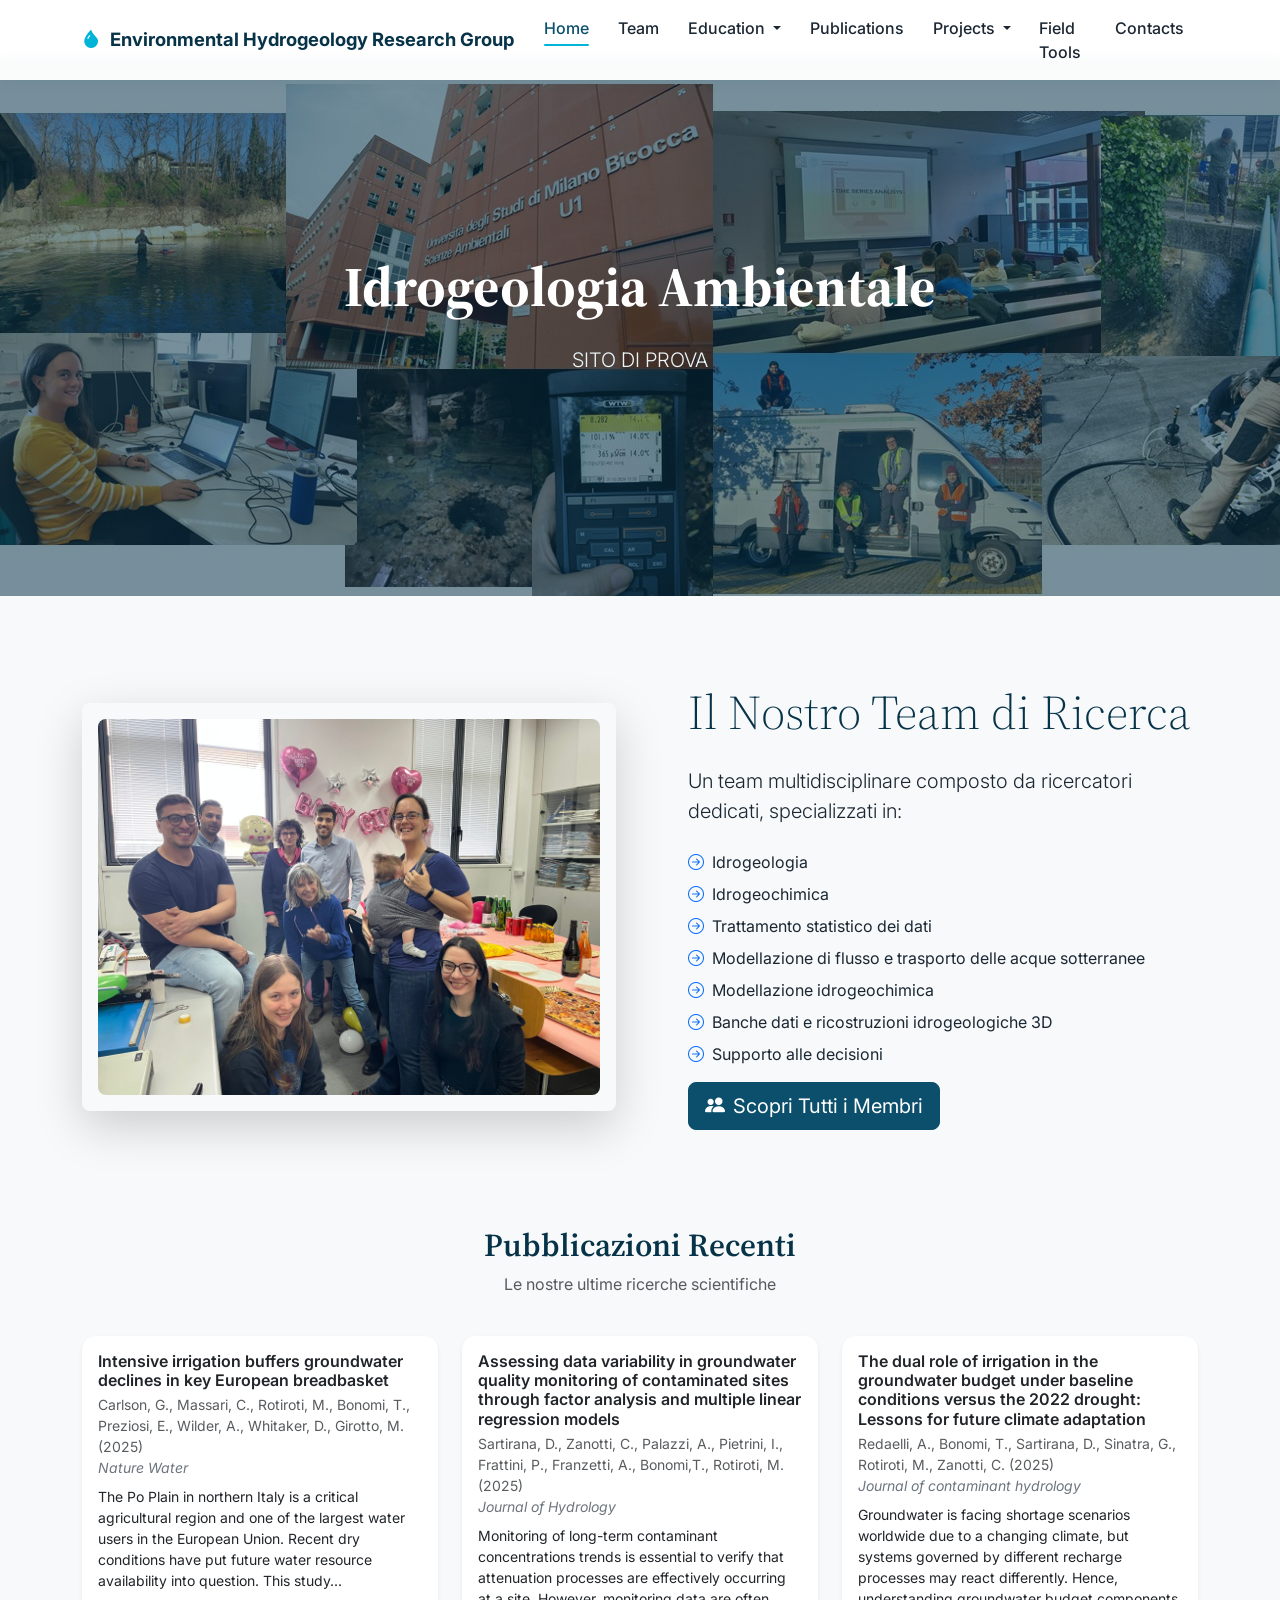
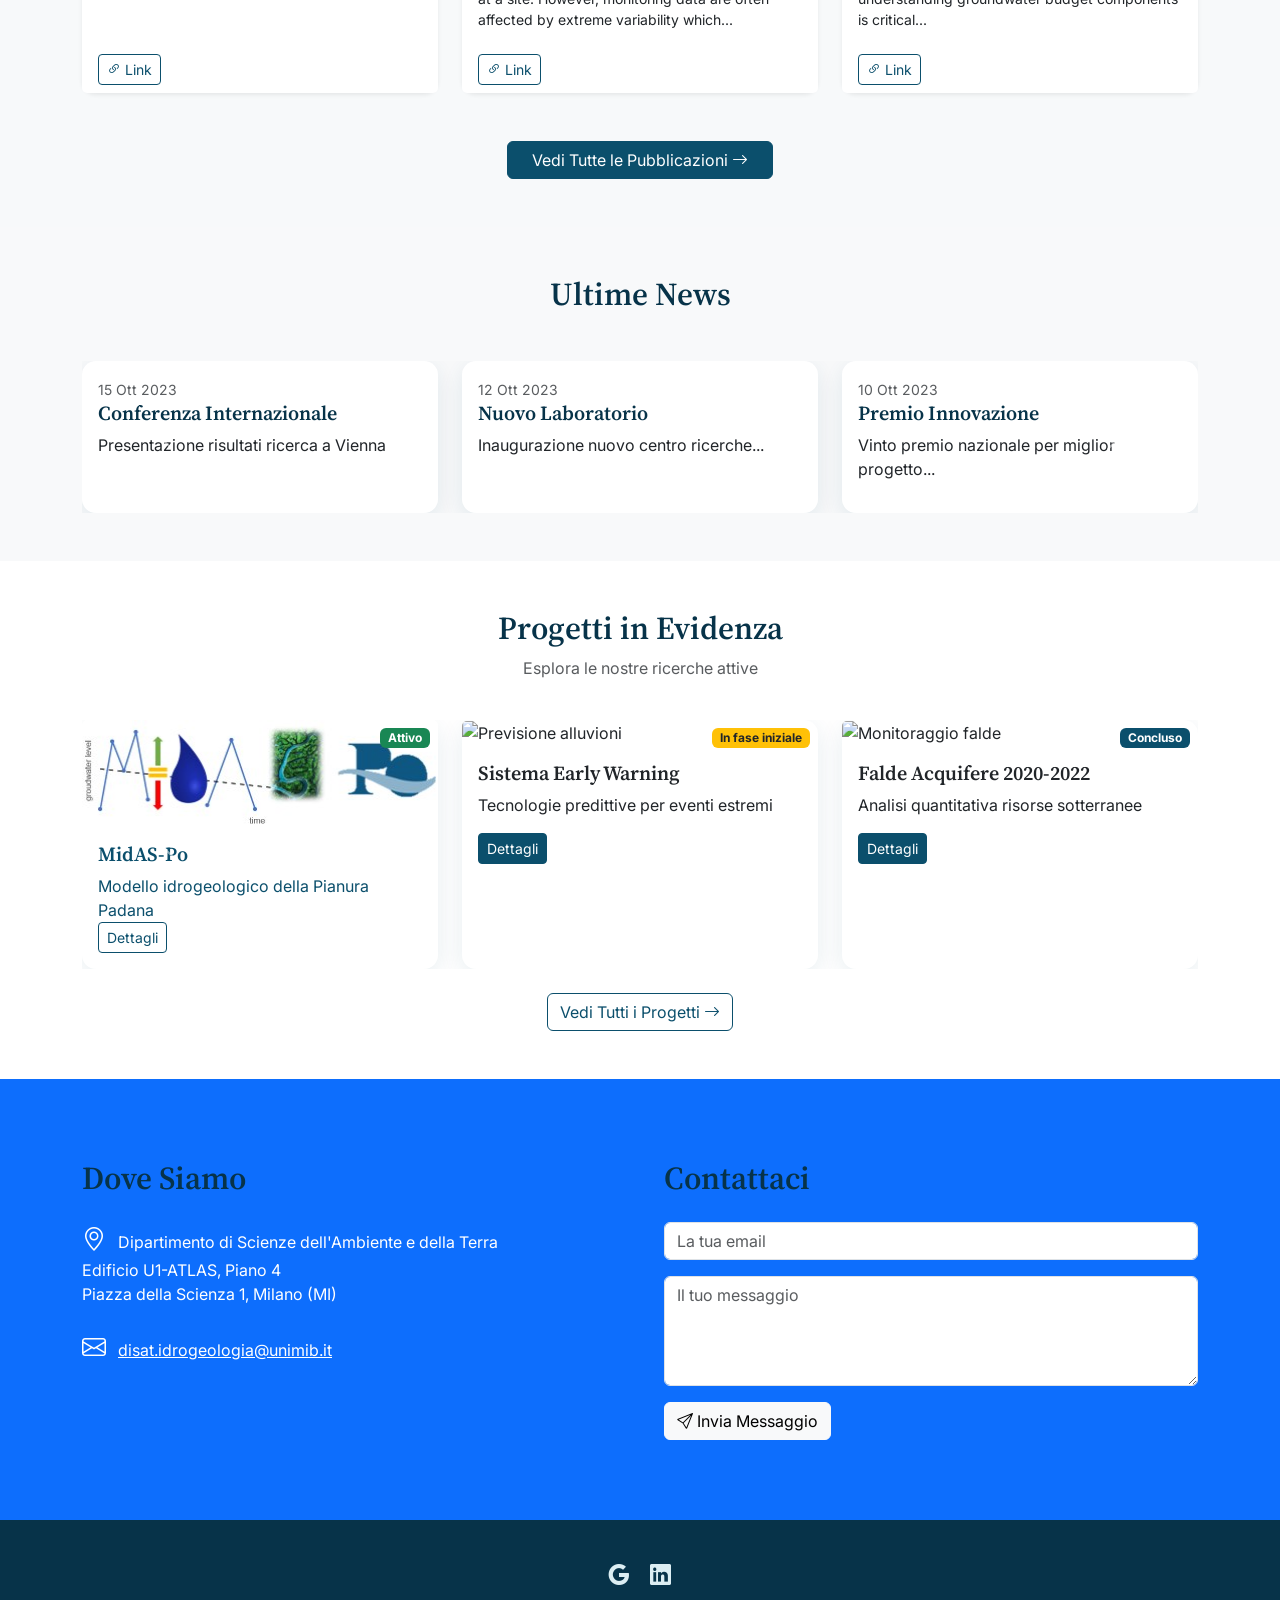
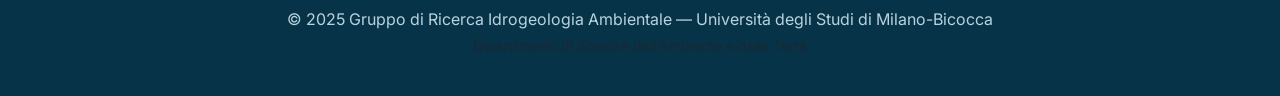
==== commit d1590243: "Add files via upload" ====
--- a/index.html
+++ b/index.html
@@ -5,6 +5,10 @@
     <meta charset="UTF-8">
     <meta name="viewport" content="width=device-width, initial-scale=1">
     <title> Gruppo di Ricerca di Idrogeologia Ambientale - Università degli Studi di Milano-Bicocca </title>
+    <meta name="description" content="Il gruppo di ricerca di Idrogeologia Ambientale dell’Università degli Studi di Milano-Bicocca: attività, team, progetti e pubblicazioni scientifiche.">
+    <link rel="preconnect" href="https://fonts.googleapis.com">
+    <link href="https://fonts.googleapis.com/css2?family=Inter:wght@400;500;600;700&family=Source+Serif+4:wght@600;700&display=swap" rel="stylesheet">
+
     
     <!-- Bootstrap CSS -->
     <link href="https://cdn.jsdelivr.net/npm/bootstrap@5.3.0/dist/css/bootstrap.min.css" rel="stylesheet">
@@ -13,192 +17,13 @@
     <link rel="stylesheet" href="https://cdn.jsdelivr.net/npm/bootstrap-icons@1.10.0/font/bootstrap-icons.css">
 
     <!-- Custom CSS -->
-    <style>
-.hero-section {
-    position: relative;
-    height: 60vh; /* Ridotto da 100vh a 60vh */
-    min-height: 400px; /* Ridotto da 600px */
-    background: linear-gradient(rgba(0, 0, 0, 0.3), rgba(0, 0, 0, 0.3)),
-                url('image/logo/collage.jpg') center/cover; /* Rimosso 'fixed' */
-    display: flex;
-    align-items: center;
-    margin-top: 56px;
-    margin-bottom: 40px; /* Aggiunto spazio sotto */
-}
-
-/* Aggiungi media query per dispositivi mobili */
-@media (max-width: 768px) {
-    .hero-section {
-        height: 50vh;
-        min-height: 300px;
-        background-attachment: scroll; /* Scroll normale su mobile */
-    }
-}
-
-        /* Sezioni Generiche */
-        section {
-            padding: 80px 0;
-        }
-
-        /* Responsive Mobile */
-        @media (max-width: 768px) {
-            .hero-section {
-                background-attachment: scroll;
-                height: 70vh;
-            }
-            
-            .display-4 {
-                font-size: 2.5rem;
-            }
-        }
-        /* Impostazione del background della sezione gruppo a bianco */
-        #gruppo {
-    background: #ffffff;
-}
-
-#gruppo .list-unstyled i {
-    font-size: 1.2rem;
-}
-
-@media (max-width: 992px) {
-    #gruppo {
-        background: #ffffff; /* Mantieni bianco anche su mobile */
-    }
-    
-    .ps-lg-4 {
-        padding-left: 0 !important;
-        text-align: center;
-    }
-    
-    #gruppo ul {
-        text-align: left;
-    }
-}
-            .news-card {
-        transition: transform 0.3s ease;
-        border: none;
-        background: rgba(255, 255, 255, 0.9);
-    }
-
-    .news-card:hover {
-        transform: translateY(-5px);
-        box-shadow: 0 5px 15px rgba(0,0,0,0.1);
-    }
-
-    .carousel-control-prev,
-    .carousel-control-next {
-        width: 5%;
-        background: rgba(0,0,0,0.2);
-    }
-
-    @media (max-width: 768px) {
-        .carousel-inner .row {
-            flex-wrap: nowrap;
-            overflow-x: auto;
-        }
-        
-        .col-lg-4 {
-            flex: 0 0 100%;
-            max-width: 100%;
-        }
-    }
-        .project-card {
-    transition: transform 0.3s ease, box-shadow 0.3s ease;
-    border: 1px solid rgba(0,0,0,0.125);
-}
-
-.project-card:hover {
-    transform: translateY(-5px);
-    box-shadow: 0 10px 20px rgba(0,0,0,0.1);
-}
-
-.carousel-control-prev,
-.carousel-control-next {
-    background-color: rgba(0,0,0,0.1);
-    width: 40px;
-    height: 40px;
-    border-radius: 50%;
-    top: 50%;
-    transform: translateY(-50%);
-}
-
-@media (max-width: 768px) {
-    .carousel-inner .row {
-        flex-wrap: nowrap;
-        overflow-x: auto;
-    }
-    
-    .col-lg-4 {
-        flex: 0 0 100%;
-        max-width: 100%;
-    }
-    
-    .carousel-control-prev,
-    .carousel-control-next {
-        display: none;
-    }
-}      
-.navbar-nav .nav-item.dropdown:hover .dropdown-menu {
-    display: block;
-}
-
-.navbar-nav .nav-item.dropdown:hover .nav-link {
-   /* Puoi aggiungere stili specifici per il link Education al hover se lo desideri */
-}
-        .navbar-nav .nav-item.dropdown > .nav-link .bi {
-    transform: scale(0.7);
-    display: inline-block;
-}
-
-.dropdown-menu[aria-labelledby="navbarDropdownMenuLink"] {
-    margin-top: 0; /* Evita il "salto" visivo */
-}
-    </style>
+    <link rel="stylesheet" href="assets/css/style.css">
 </head>
  
 <body data-bs-spy="scroll" data-bs-target="#main-nav">
 
     <!-- Navbar -->
-    <nav id="main-nav" class="navbar navbar-expand-lg navbar-light bg-white fixed-top">
-        <div class="container">
-            <a class="navbar-brand" href="#">
-              <i class="bi bi-droplet animate-pulse" style="color: #00b4d8; font-size: 1.25rem;"></i> Environmental Hydrogeology Research Group
-            </a>
-            <button class="navbar-toggler" type="button" data-bs-toggle="collapse" data-bs-target="#navbarNav">
-                <span class="navbar-toggler-icon"></span>
-            </button>
-            <div class="collapse navbar-collapse" id="navbarNav">
-                 <ul class="navbar-nav ms-auto">
-                 <li class="nav-item"><a class="nav-link active" href="#home">Home</a></li>
-                 <li class="nav-item"><a class="nav-link active" href="team.html">Team</a></li>
-                    <li class="nav-item dropdown">
-                        <a class="nav-link active d-flex align-items-center" href="education.html" id="navbarDropdownMenuLink">
-                            Education
-                            <i class="bi bi-caret-down-fill ms-1"></i> </a>
-                        <ul class="dropdown-menu" aria-labelledby="navbarDropdownMenuLink">
-                            <li><a class="dropdown-item" href="education.html#teaching">Teaching</a></li>
-                            <li><a class="dropdown-item" href="education.html#phdThesis">PhD Thesis</a></li>
-                            <li><a class="dropdown-item" href="education.html#masterThesis">Master Thesis</a></li>
-                            <li><a class="dropdown-item" href="education.html#bachelorThesis">Bachelor Thesis</a></li>
-                            <li><a class="dropdown-item" href="education.html#courses">Courses</a></li>
-                        </ul>
-                    </li>
-                     <li class="nav-item"><a class="nav-link active" href="pubblicazioni.html">Publications</a></li>
-                          <li class="nav-item dropdown">
-                        <a class="nav-link active d-flex align-items-center" href="progetti.html?filter=tutti" id="navbarDropdownMenuLink">
-                            Projects
-                            <i class="bi bi-caret-down-fill ms-1"></i> </a>
-                        <ul class="dropdown-menu" aria-labelledby="navbarDropdownMenuLink">
-                             <li><a class="dropdown-item" href="progetti.html?filter=attivi">Active</a></li>
-                             <li><a class="dropdown-item" href="progetti.html?filter=conclusi">Concluded</a></li>
-                        </ul>
-                    </li>
-                    <li class="nav-item"><a class="nav-link active" href="fieldkit.html">Field Tools</a></li>
-                    <li class="nav-item"><a class="nav-link active" href="#contatti">Contacts</a></li>
-                </ul>
-            </div>
-        </div>
-    </nav>
+    <div id="navbar-placeholder"></div>
 
     <!-- Hero Section -->
     <section id="home" class="hero-section">
@@ -487,15 +312,7 @@
     </section>
 
     <!-- Footer -->
-    <footer class="bg-dark text-white py-4">
-        <div class="container text-center">
-            <div class="mb-2">
-                <a href="#" class="text-white me-2"><i class="bi bi-linkedin"></i></a>
-                <a href="https://www.disat.unimib.it/it/ricerca/laboratori-e-strumentazioni/laboratorio-idrogeologia-ambientale" class="text-white me-2"><i class="bi bi-google"></i></a>
-            </div>
-            <p class="mb-0">&copy; 2025 Gruppo di Ricerca Idrogeologia Ambientale - Università degli Studi di Milano-Bicocca</p>
-        </div>
-    </footer>
+    <div id="footer-placeholder"></div>
     <script>
 fetch('pubblicazioni.json')
   .then(response => response.json())
@@ -536,5 +353,6 @@
     <!-- Bootstrap JS -->
     <script src="https://cdn.jsdelivr.net/npm/bootstrap@5.3.0/dist/js/bootstrap.bundle.min.js"></script>
 
+    <script src="assets/js/include.js"></script>
 </body>
 </html>
--- a/assets/css/style.css
+++ b/assets/css/style.css
@@ -0,0 +1,175 @@
+/* =========================================================
+   Environmental Hydrogeology Research Group — stylesheet unico
+   Modifica solo questo file per cambiare l'aspetto di tutto il sito.
+   ========================================================= */
+
+:root {
+  --color-primary: #0b4f6c;      /* blu petrolio, scientifico */
+  --color-primary-dark: #073349;
+  --color-accent: #00b4d8;       /* ciano acqua, già usato nel logo */
+  --color-accent-light: #90e0ef;
+  --color-ink: #1b2733;
+  --color-muted: #5b6b76;
+  --color-bg: #f7f9fa;
+  --color-surface: #ffffff;
+  --radius: 14px;
+  --shadow-soft: 0 6px 24px rgba(11, 79, 108, 0.10);
+  --shadow-hover: 0 14px 32px rgba(11, 79, 108, 0.18);
+  --transition: all 0.3s ease;
+}
+
+body {
+  font-family: 'Inter', system-ui, -apple-system, sans-serif;
+  color: var(--color-ink);
+  background: var(--color-bg);
+}
+
+h1, h2, h3, h4, h5, .navbar-brand {
+  font-family: 'Source Serif 4', Georgia, serif;
+  font-weight: 600;
+  color: var(--color-primary-dark);
+}
+
+a { color: var(--color-primary); }
+a:hover { color: var(--color-accent); }
+
+section { padding: 80px 0; }
+@media (max-width: 768px) { section { padding: 56px 0; } }
+
+/* ---------- Navbar (unica per tutto il sito) ---------- */
+#main-nav {
+  background: rgba(255, 255, 255, 0.96);
+  backdrop-filter: blur(6px);
+  box-shadow: 0 2px 12px rgba(11, 79, 108, 0.08);
+}
+#main-nav .navbar-brand {
+  font-family: 'Inter', sans-serif;
+  font-weight: 700;
+  color: var(--color-primary-dark);
+  font-size: 1.15rem;
+}
+#main-nav .navbar-brand i { color: var(--color-accent); margin-right: 6px; }
+#main-nav .nav-link {
+  color: var(--color-ink);
+  font-weight: 500;
+  padding: 0.5rem 0.9rem !important;
+  transition: var(--transition);
+}
+#main-nav .nav-link:hover,
+#main-nav .nav-link.active {
+  color: var(--color-primary);
+}
+#main-nav .nav-link.active { position: relative; }
+#main-nav .nav-link.active::after {
+  content: '';
+  position: absolute;
+  left: 0.9rem; right: 0.9rem; bottom: 0.15rem;
+  height: 2px;
+  background: var(--color-accent);
+  border-radius: 2px;
+}
+.navbar-nav .nav-item.dropdown:hover .dropdown-menu { display: block; margin-top: 0; }
+.dropdown-menu {
+  border: none;
+  box-shadow: var(--shadow-soft);
+  border-radius: 10px;
+}
+.dropdown-item:active, .dropdown-item:hover { background: var(--color-accent-light); color: var(--color-primary-dark); }
+
+/* ---------- Hero ---------- */
+.hero-section {
+  position: relative;
+  min-height: 420px;
+  height: 60vh;
+  margin-top: 56px;
+  margin-bottom: 40px;
+  display: flex;
+  align-items: center;
+  background: linear-gradient(rgba(7, 51, 73, 0.55), rgba(7, 51, 73, 0.55)), url('../../image/logo/collage.jpg') center/cover;
+}
+.hero-section h1 { color: #fff; font-weight: 700; }
+.hero-section .lead { color: #eaf6fa; }
+@media (max-width: 768px) {
+  .hero-section { height: 50vh; min-height: 320px; background-attachment: scroll; }
+  .hero-section .display-4 { font-size: 2.3rem; }
+}
+
+/* ---------- Card generiche (education, fieldkit, progetti, pubblicazioni) ---------- */
+.card, .education-card, .card-publication, .hover-effect, .project-card .card {
+  border: none;
+  border-radius: var(--radius);
+  box-shadow: var(--shadow-soft);
+  transition: var(--transition);
+}
+.card:hover, .education-card:hover, .card-publication:hover, .hover-effect:hover {
+  transform: translateY(-5px);
+  box-shadow: var(--shadow-hover);
+}
+.education-icon, .fieldkit-icon { color: var(--color-primary); font-size: 2.6rem; margin-bottom: 1rem; }
+.badge.bg-secondary { background-color: var(--color-primary) !important; }
+.btn-primary { background: var(--color-primary); border-color: var(--color-primary); }
+.btn-primary:hover { background: var(--color-primary-dark); border-color: var(--color-primary-dark); }
+.btn-outline-primary { color: var(--color-primary); border-color: var(--color-primary); }
+.btn-outline-primary:hover { background: var(--color-primary); border-color: var(--color-primary); }
+
+.filter-btn.active { background-color: var(--color-primary) !important; color: #fff !important; border-color: var(--color-primary) !important; }
+
+.project-logo-wrapper { width: 100%; height: 200px; display: flex; align-items: center; justify-content: center; padding: 15px; }
+.project-logo { width: 100%; height: 170px; object-fit: contain; }
+@media (max-width: 768px) {
+  .project-logo-wrapper { height: 160px; padding: 10px; }
+  .project-logo { height: 120px; }
+}
+.project-card { transition: opacity 0.2s, max-height 0.3s, margin 0.3s, padding 0.3s; opacity: 1; max-height: 1000px; }
+.project-card.hidden { opacity: 0; max-height: 0; overflow: hidden; margin: 0; padding: 0; }
+
+/* ---------- Team: identity flip card ---------- */
+.identity-card-container { perspective: 1200px; width: 100%; margin: 1rem auto; }
+.identity-card { width: 100%; min-height: 260px; transform-style: preserve-3d; position: relative; }
+.identity-card-inner {
+  width: 100%; min-height: 260px; display: flex;
+  transform-style: preserve-3d;
+  transition: transform 0.6s cubic-bezier(0.4, 0.2, 0.2, 1);
+  position: relative;
+}
+.identity-card-container:hover .identity-card-inner,
+.identity-card-container:focus-within .identity-card-inner,
+.identity-card-inner.flipped { transform: rotateY(180deg); }
+.identity-card-front, .identity-card-back {
+  width: 100%; min-height: 260px; background: var(--color-surface);
+  box-shadow: var(--shadow-soft); border-radius: var(--radius);
+  position: absolute; top: 0; left: 0; display: flex; backface-visibility: hidden;
+}
+.identity-card-front { z-index: 2; }
+.identity-photo { width: 200px; min-width: 200px; height: 260px; display: flex; align-items: center; justify-content: center; background: #eef3f5; border-radius: var(--radius) 0 0 var(--radius); overflow: hidden; }
+.identity-photo img { width: 100%; height: 240px; object-fit: cover; border-radius: 10px; }
+.identity-content { flex: 1; padding: 32px 24px; display: flex; flex-direction: column; justify-content: center; }
+.identity-title { font-size: 1.4rem; font-weight: 600; font-family: 'Source Serif 4', serif; }
+.identity-role { font-size: 1rem; color: var(--color-accent); font-weight: 600; margin-bottom: 8px; }
+.identity-desc { font-size: 0.98rem; color: var(--color-muted); }
+.identity-card-back { transform: rotateY(180deg); z-index: 3; background: #f2f8fa; flex-direction: column; padding: 32px; justify-content: center; align-items: flex-start; }
+.identity-back-title { font-size: 1.15rem; font-weight: 600; margin-bottom: 8px; color: var(--color-primary); }
+.identity-back-desc { font-size: 0.98rem; color: var(--color-muted); }
+.identity-back-contacts { margin-top: 1.5rem; }
+.identity-back-contacts a { margin-right: 10px; color: var(--color-primary); font-size: 1.3rem; }
+@media (max-width: 768px) {
+  .identity-card-front, .identity-card-back, .identity-card, .identity-card-inner, .identity-card-container {
+    min-height: 0; flex-direction: column;
+  }
+  .identity-photo { width: 100%; min-width: 0; height: 140px; border-radius: var(--radius) var(--radius) 0 0; }
+  .identity-photo img { height: 120px; }
+  .identity-content, .identity-card-back { padding: 18px; }
+}
+
+/* ---------- Pubblicazioni ---------- */
+.abstract-panel { background: #eef6f8 !important; border-left: 3px solid var(--color-accent); }
+
+/* ---------- Footer ---------- */
+.site-footer {
+  background: var(--color-primary-dark);
+  color: #dceef3;
+  padding: 40px 0;
+}
+.site-footer a { color: #dceef3; font-size: 1.3rem; margin: 0 8px; }
+.site-footer a:hover { color: var(--color-accent-light); }
+.site-footer p { color: #b9d3dc; }
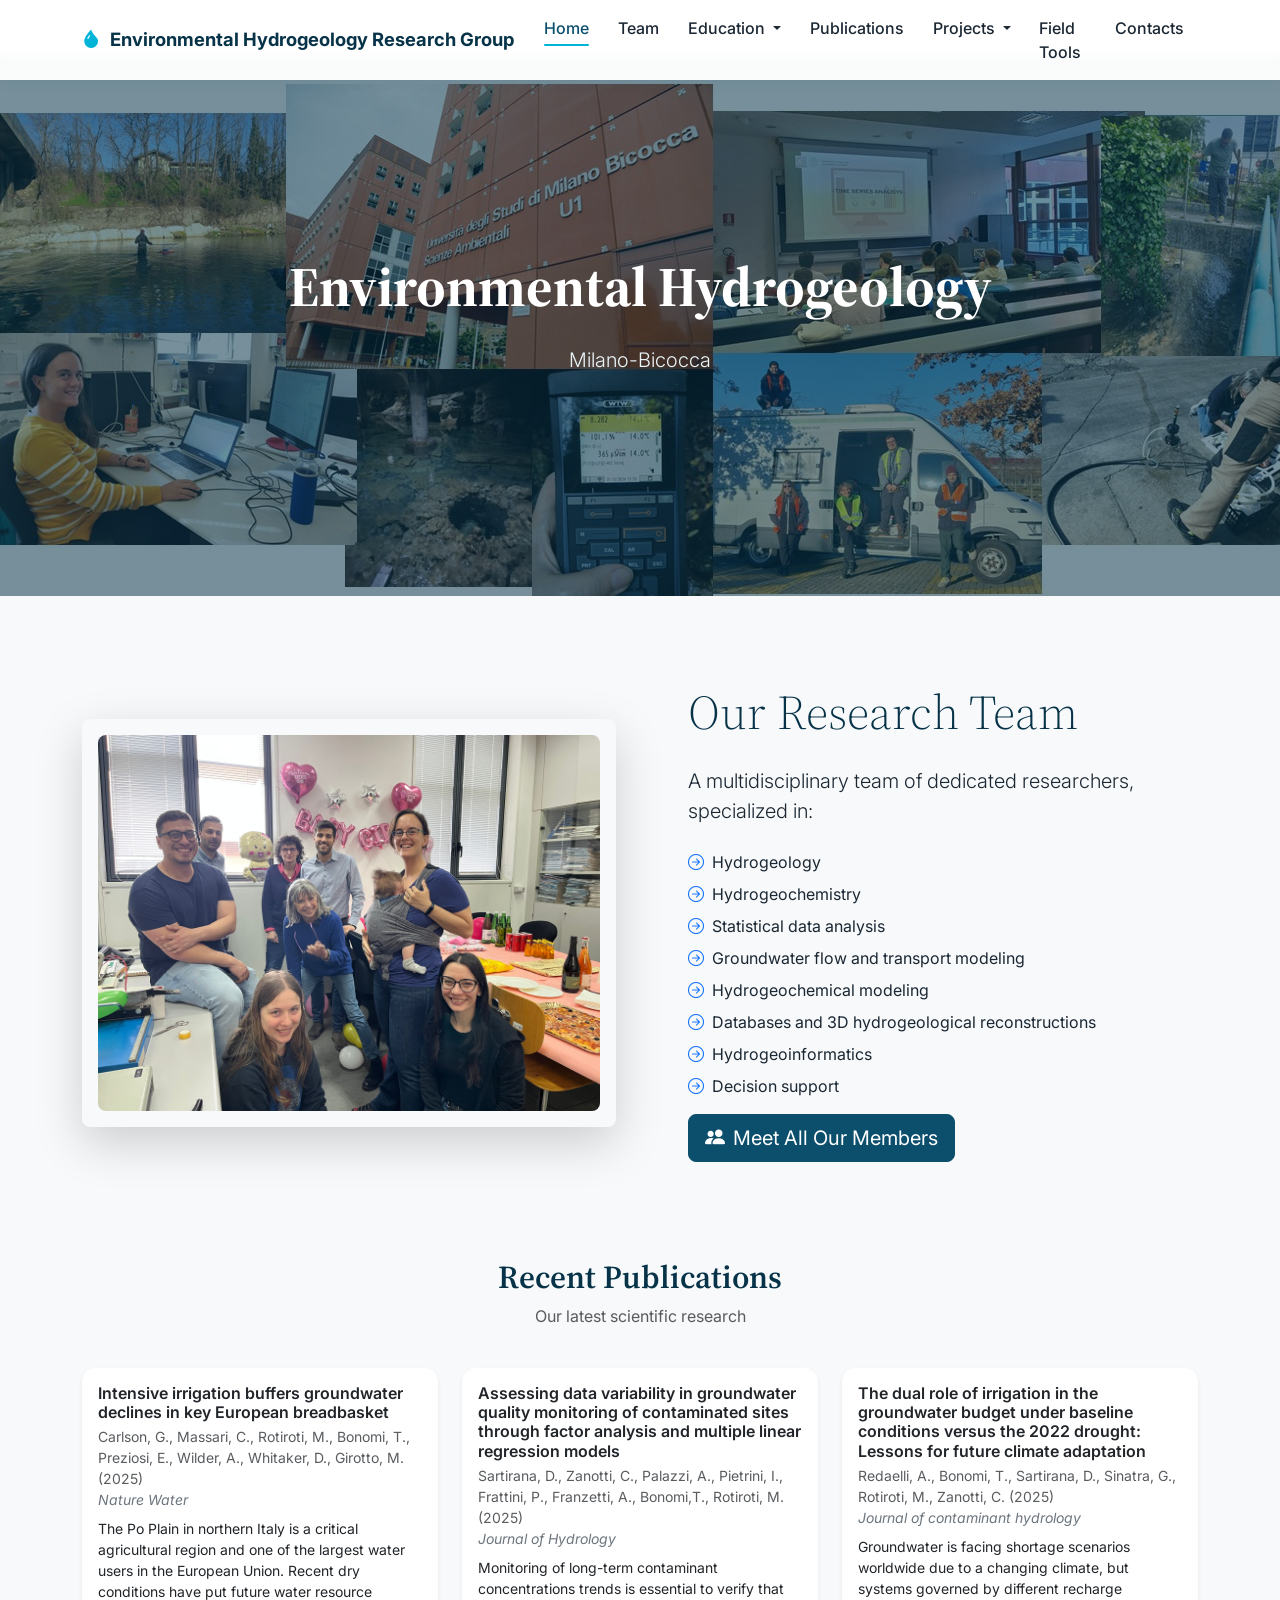
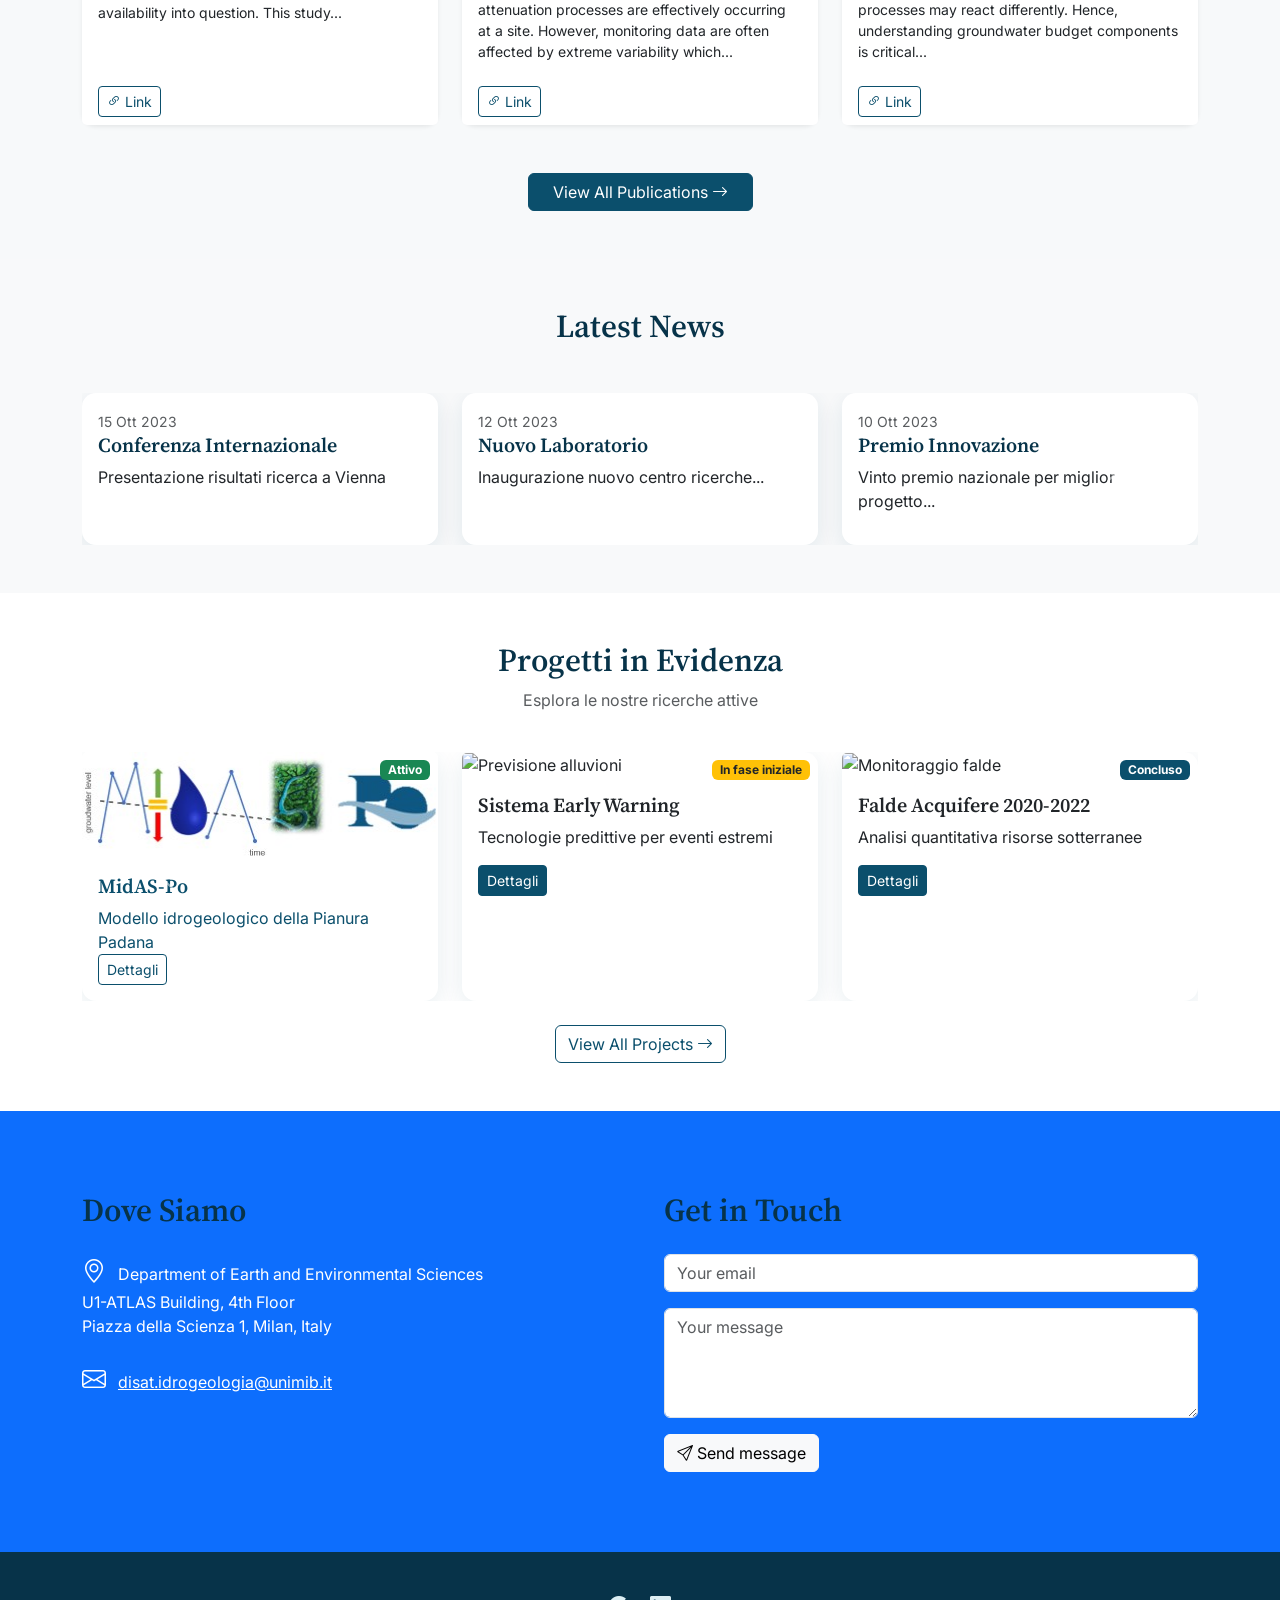
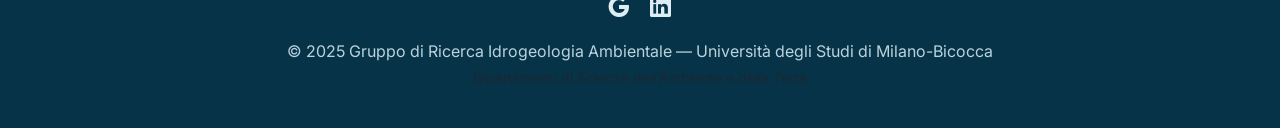
==== commit 64b9fcc0: "Translate Italian content to English in index.html" ====
--- a/index.html
+++ b/index.html
@@ -4,8 +4,8 @@
 <head>
     <meta charset="UTF-8">
     <meta name="viewport" content="width=device-width, initial-scale=1">
-    <title> Gruppo di Ricerca di Idrogeologia Ambientale - Università degli Studi di Milano-Bicocca </title>
-    <meta name="description" content="Il gruppo di ricerca di Idrogeologia Ambientale dell’Università degli Studi di Milano-Bicocca: attività, team, progetti e pubblicazioni scientifiche.">
+    <title> Environmental Hydrogeology Research Group - University of Milano-Bicocca </title>
+    <meta name="description" content="The Environmental Hydrogeology Research Group at the University of Milano-Bicocca: activities, team, projects and scientific publications.">
     <link rel="preconnect" href="https://fonts.googleapis.com">
     <link href="https://fonts.googleapis.com/css2?family=Inter:wght@400;500;600;700&family=Source+Serif+4:wght@600;700&display=swap" rel="stylesheet">
 
@@ -31,8 +31,8 @@
         <div class="container h-100">
             <div class="row h-100 align-items-center">
                 <div class="col-12 text-center text-white">
-                    <h1 class="display-4 mb-4">Idrogeologia Ambientale</h1>
-                    <p class="lead mb-4">SITO DI PROVA</p>
+                    <h1 class="display-4 mb-4">Environmental Hydrogeology</h1>
+                    <p class="lead mb-4">Milano-Bicocca</p>
                 </div>
             </div>
         </div>
@@ -55,22 +55,23 @@
             <!-- Descrizione e Pulsante (Destra) -->
             <div class="col-lg-6">
                 <div class="ps-lg-4">
-                    <h2 class="display-5 mb-4">Il Nostro Team di Ricerca</h2>
+                    <h2 class="display-5 mb-4">Our Research Team</h2>
                     <p class="lead mb-4">
-                        Un team multidisciplinare composto da ricercatori dedicati, specializzati in:
+                        A multidisciplinary team of dedicated researchers, specialized in:
                     </p>
                     <ul class="list-unstyled mb-3">
-                        <li class="mb-2"><i class="bi bi-arrow-right-circle text-primary me-2"></i>Idrogeologia</li>
-                        <li class="mb-2"><i class="bi bi-arrow-right-circle text-primary me-2"></i>Idrogeochimica</li>
-                        <li class="mb-2"><i class="bi bi-arrow-right-circle text-primary me-2"></i>Trattamento statistico dei dati</li>
-                        <li class="mb-2"><i class="bi bi-arrow-right-circle text-primary me-2"></i>Modellazione di flusso e trasporto delle acque sotterranee</li>
-                        <li class="mb-2"><i class="bi bi-arrow-right-circle text-primary me-2"></i>Modellazione idrogeochimica</li>
-                        <li class="mb-2"><i class="bi bi-arrow-right-circle text-primary me-2"></i>Banche dati e ricostruzioni idrogeologiche 3D</li>
-                        <li class="mb-2"><i class="bi bi-arrow-right-circle text-primary me-2"></i>Supporto alle decisioni</li>
+                        <li class="mb-2"><i class="bi bi-arrow-right-circle text-primary me-2"></i>Hydrogeology</li>
+                        <li class="mb-2"><i class="bi bi-arrow-right-circle text-primary me-2"></i>Hydrogeochemistry</li>
+                        <li class="mb-2"><i class="bi bi-arrow-right-circle text-primary me-2"></i>Statistical data analysis</li>
+                        <li class="mb-2"><i class="bi bi-arrow-right-circle text-primary me-2"></i>Groundwater flow and transport modeling</li>
+                        <li class="mb-2"><i class="bi bi-arrow-right-circle text-primary me-2"></i>Hydrogeochemical modeling</li>
+                        <li class="mb-2"><i class="bi bi-arrow-right-circle text-primary me-2"></i>Databases and 3D hydrogeological reconstructions</li>
+                        <li class="mb-2"><i class="bi bi-arrow-right-circle text-primary me-2"></i>Hydrogeoinformatics</li>
+                        <li class="mb-2"><i class="bi bi-arrow-right-circle text-primary me-2"></i>Decision support</li>
                     </ul>
                     <div class="d-grid gap-2 d-md-block">
                         <a href="team.html" class="btn btn-primary btn-lg">
-                            <i class="bi bi-people-fill me-2"></i>Scopri Tutti i Membri
+                            <i class="bi bi-people-fill me-2"></i>Meet All Our Members
                         </a>
                     </div>
                 </div>
@@ -84,8 +85,8 @@
   <div class="container">
     <div class="row mb-4">
       <div class="col text-center">
-                <h2 class="text-center">Pubblicazioni Recenti</h2>
-                <p class="text-center text-muted">Le nostre ultime ricerche scientifiche</p>
+                <h2 class="text-center">Recent Publications</h2>
+                <p class="text-center text-muted">Our latest scientific research</p>
             </div>
         </div>
 
@@ -98,7 +99,7 @@
     <div class="row mt-5">
       <div class="col text-center">
         <a href="pubblicazioni.html" class="btn btn-primary px-4">
-          Vedi Tutte le Pubblicazioni <i class="bi bi-arrow-right"></i>
+          View All Publications <i class="bi bi-arrow-right"></i>
         </a>
       </div>
     </div>
@@ -108,7 +109,7 @@
 <!-- Sezione News -->
 <section id="news" class="bg-light py-5">
     <div class="container">
-        <h2 class="text-center mb-5">Ultime News</h2>
+        <h2 class="text-center mb-5">Latest News</h2>
         
         <!-- Carosello -->
         <div id="newsCarousel" class="carousel slide" data-bs-ride="carousel">
@@ -263,7 +264,7 @@
         <div class="row mt-4">
             <div class="col text-center">
                 <a href="progetti.html" class="btn btn-outline-primary">
-                    Vedi Tutti i Progetti <i class="bi bi-arrow-right"></i>
+                    View All Projects <i class="bi bi-arrow-right"></i>
                 </a>
             </div>
         </div>
@@ -280,9 +281,9 @@
                     <div class="mb-4">
                         <p>
                             <i class="bi bi-geo-alt fs-4 me-2"></i>
-                            Dipartimento di Scienze dell'Ambiente e della Terra<br>
-                            Edificio U1-ATLAS, Piano 4<br>
-                            Piazza della Scienza 1, Milano (MI)
+                            Department of Earth and Environmental Sciences<br>
+                            U1-ATLAS Building, 4th Floor<br>
+                            Piazza della Scienza 1, Milan, Italy
                         </p>
                     </div>
                     <div class="mb-4">
@@ -294,16 +295,16 @@
                 </div>
                 
                 <div class="col-md-6">
-                    <h2 class="mb-4">Contattaci</h2>
+                    <h2 class="mb-4">Get in Touch</h2>
                     <form action="https://formspree.io/f/YOUR_FORM_ID" method="POST">
                         <div class="mb-3">
-                            <input type="email" class="form-control" name="email" placeholder="La tua email" required>
+                            <input type="email" class="form-control" name="email" placeholder="Your email" required>
                         </div>
                         <div class="mb-3">
-                            <textarea class="form-control" rows="4" name="message" placeholder="Il tuo messaggio" required></textarea>
+                            <textarea class="form-control" rows="4" name="message" placeholder="Your message" required></textarea>
                         </div>
                         <button type="submit" class="btn btn-light">
-                            <i class="bi bi-send"></i> Invia Messaggio
+                            <i class="bi bi-send"></i> Send message
                         </button>
                     </form>
                 </div>
--- a/assets/css/style.css
+++ b/assets/css/style.css
@@ -164,6 +164,36 @@
 /* ---------- Pubblicazioni ---------- */
 .abstract-panel { background: #eef6f8 !important; border-left: 3px solid var(--color-accent); }
 
+/* ---------- Teaching: course flip card ---------- */
+.course-card-container { perspective: 1200px; width: 100%; margin-bottom: 1.5rem; }
+.course-card-inner {
+  width: 100%; min-height: 260px; position: relative;
+  transform-style: preserve-3d;
+  transition: transform 0.6s cubic-bezier(0.4, 0.2, 0.2, 1);
+}
+.course-card-inner.flipped { transform: rotateY(180deg); }
+.course-card-front, .course-card-back {
+  width: 100%; min-height: 260px; background: var(--color-surface);
+  box-shadow: var(--shadow-soft); border-radius: var(--radius);
+  position: absolute; top: 0; left: 0; backface-visibility: hidden;
+  padding: 24px; display: flex; flex-direction: column;
+}
+.course-card-front { z-index: 2; }
+.course-card-back { transform: rotateY(180deg); z-index: 3; background: #f2f8fa; justify-content: center; }
+.course-title { font-size: 1.15rem; font-weight: 600; font-family: 'Source Serif 4', serif; color: var(--color-primary-dark); margin-bottom: 10px; }
+.course-meta { font-size: 0.92rem; color: var(--color-muted); margin-bottom: 4px; }
+.course-meta i { color: var(--color-accent); width: 1.1em; }
+.course-card-footer { display: flex; justify-content: space-between; align-items: center; margin-top: auto; }
+.btn-flip { border: 1px solid var(--color-accent); color: var(--color-primary); border-radius: 50%; width: 34px; height: 34px; padding: 0; display: flex; align-items: center; justify-content: center; flex-shrink: 0; }
+.btn-flip:hover { background: var(--color-accent-light); }
+.btn-flip-back { position: absolute; top: 16px; right: 16px; }
+.course-back-title { font-weight: 600; color: var(--color-primary); margin-bottom: 8px; }
+.course-back-desc { font-size: 0.95rem; color: var(--color-muted); max-height: 180px; overflow-y: auto; padding-right: 6px;}
+@media (max-width: 768px) {
+  .course-card-inner, .course-card-front, .course-card-back { min-height: 220px; }
+  .course-card-front, .course-card-back { padding: 18px; }
+}
+
 /* ---------- Footer ---------- */
 .site-footer {
   background: var(--color-primary-dark);
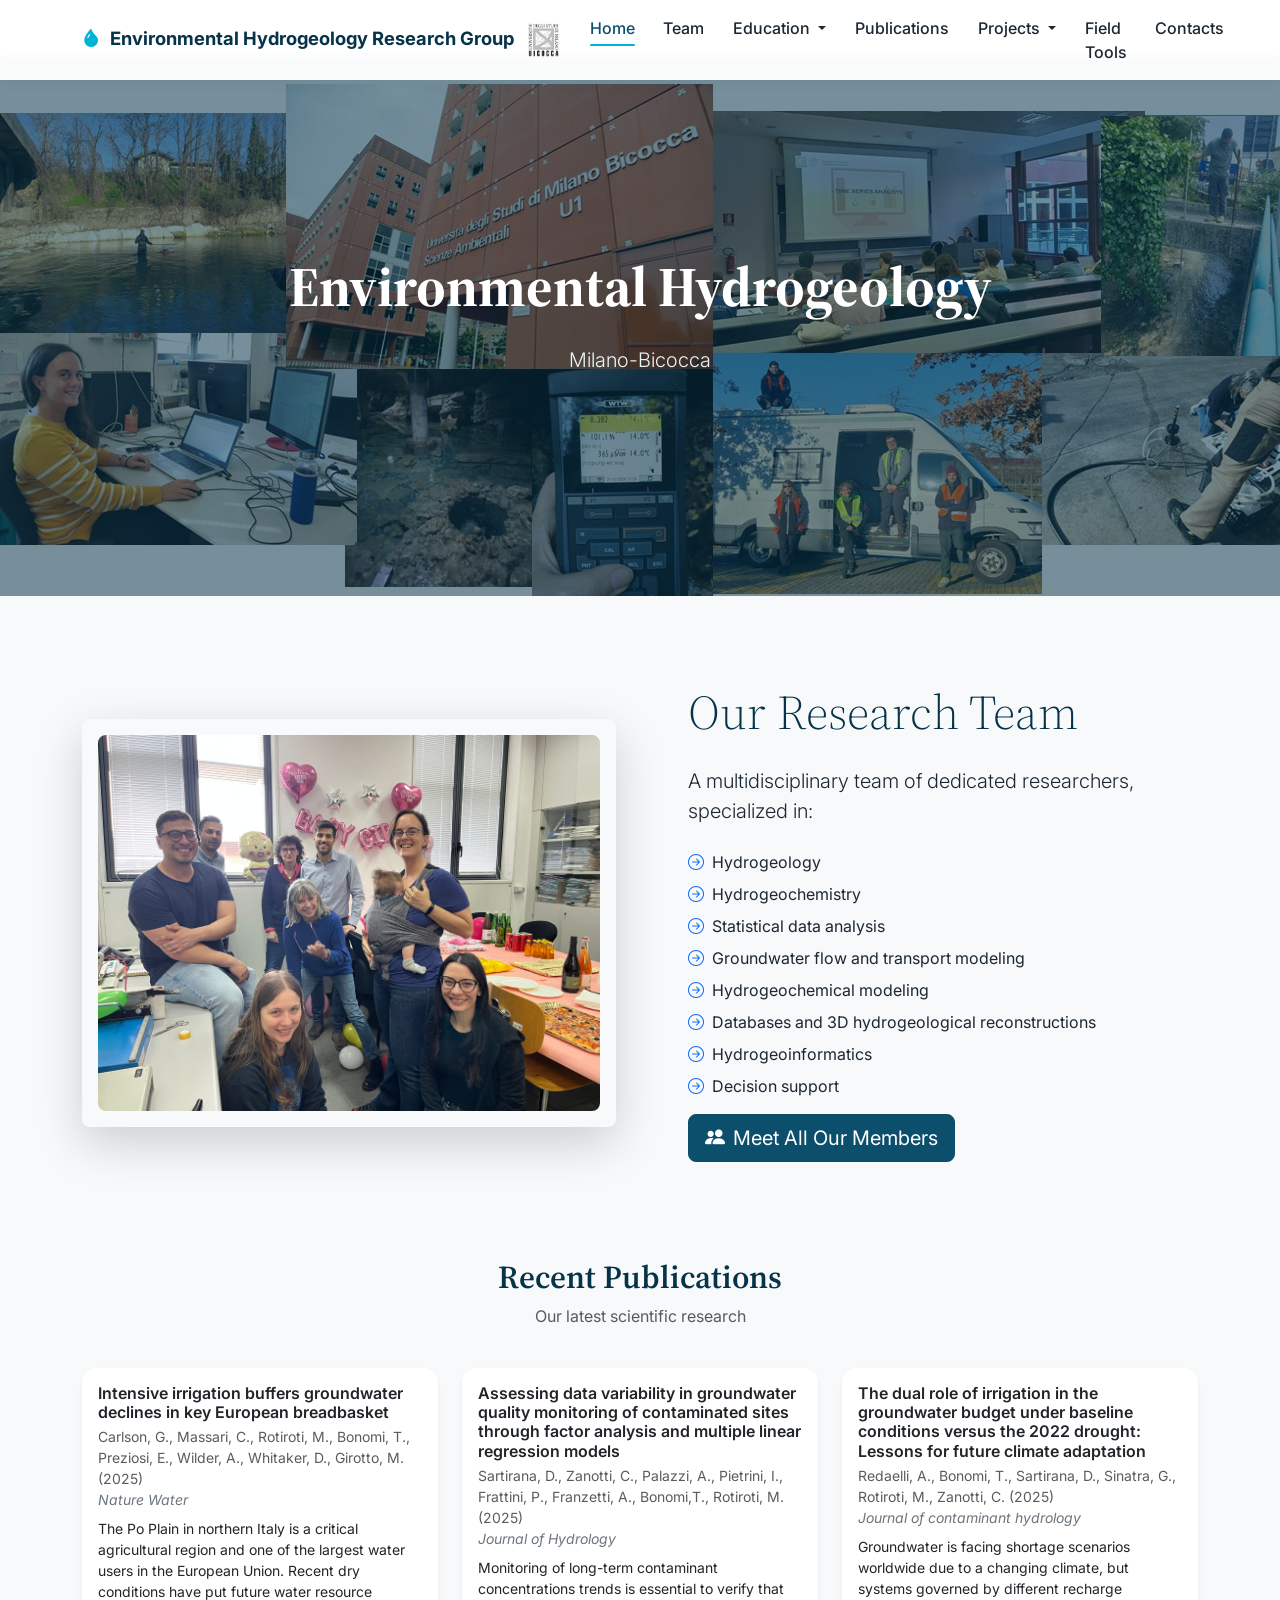
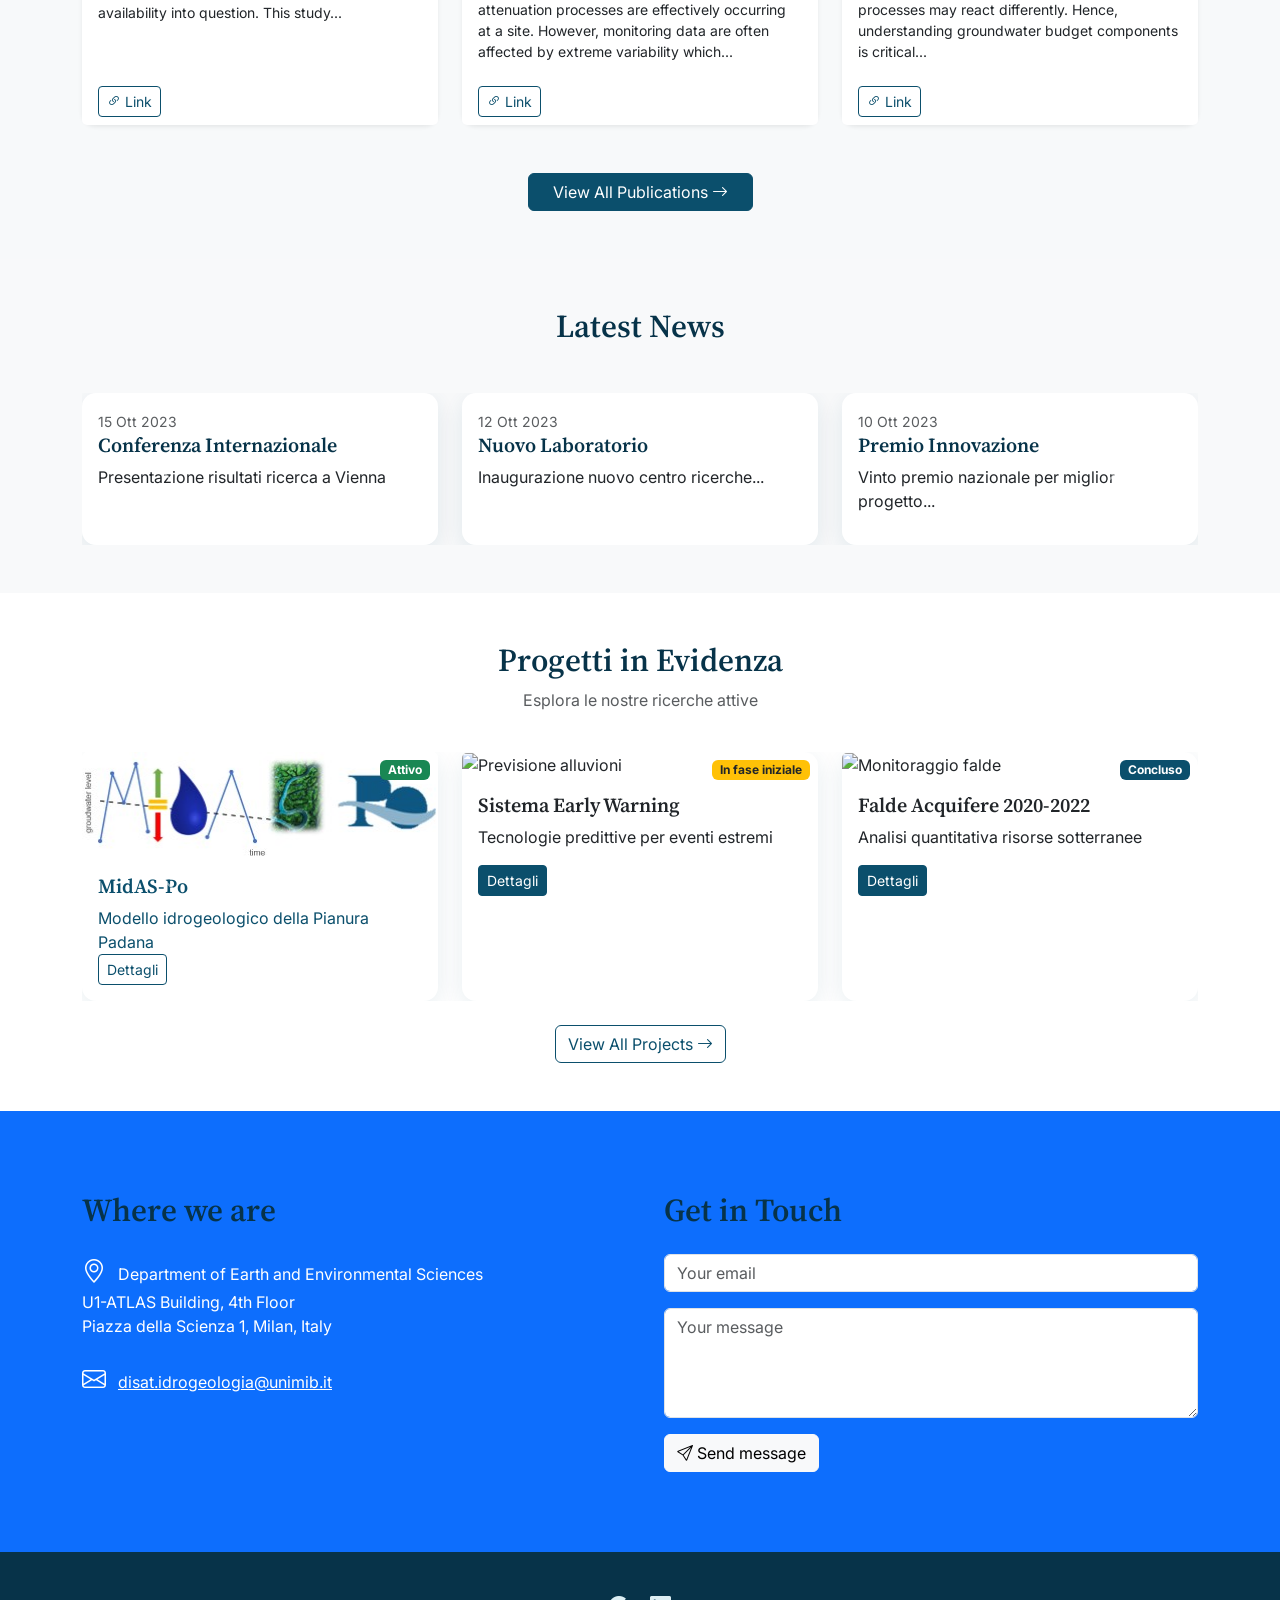
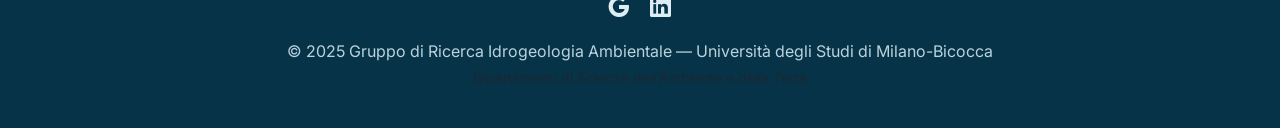
==== commit ae1f7d14: "Change section title from Italian to English" ====
--- a/index.html
+++ b/index.html
@@ -277,7 +277,7 @@
         <div class="container">
             <div class="row g-5">
                 <div class="col-md-6">
-                    <h2 class="mb-4">Dove Siamo</h2>
+                    <h2 class="mb-4">Where we are</h2>
                     <div class="mb-4">
                         <p>
                             <i class="bi bi-geo-alt fs-4 me-2"></i>
--- a/assets/css/style.css
+++ b/assets/css/style.css
@@ -48,7 +48,7 @@
   color: var(--color-primary-dark);
   font-size: 1.15rem;
 }
-#main-nav .navbar-brand i { color: var(--color-accent); margin-right: 6px; }
+#main-nav .navbar-brand i { color: var(--color-accent); margin-right: 6px; } .navbar-logo { height: 34px; width: auto; margin-left: 10px; vertical-align: middle; }
 #main-nav .nav-link {
   color: var(--color-ink);
   font-weight: 500;
@@ -132,8 +132,6 @@
   transition: transform 0.6s cubic-bezier(0.4, 0.2, 0.2, 1);
   position: relative;
 }
-.identity-card-container:hover .identity-card-inner,
-.identity-card-container:focus-within .identity-card-inner,
 .identity-card-inner.flipped { transform: rotateY(180deg); }
 .identity-card-front, .identity-card-back {
   width: 100%; min-height: 260px; background: var(--color-surface);
@@ -149,7 +147,7 @@
 .identity-desc { font-size: 0.98rem; color: var(--color-muted); }
 .identity-card-back { transform: rotateY(180deg); z-index: 3; background: #f2f8fa; flex-direction: column; padding: 32px; justify-content: center; align-items: flex-start; }
 .identity-back-title { font-size: 1.15rem; font-weight: 600; margin-bottom: 8px; color: var(--color-primary); }
-.identity-back-desc { font-size: 0.98rem; color: var(--color-muted); }
+.identity-back-desc { font-size: 0.98rem; color: var(--color-muted); max-height: 170px; overflow-y: auto; padding-right: 6px; }
 .identity-back-contacts { margin-top: 1.5rem; }
 .identity-back-contacts a { margin-right: 10px; color: var(--color-primary); font-size: 1.3rem; }
 @media (max-width: 768px) {
